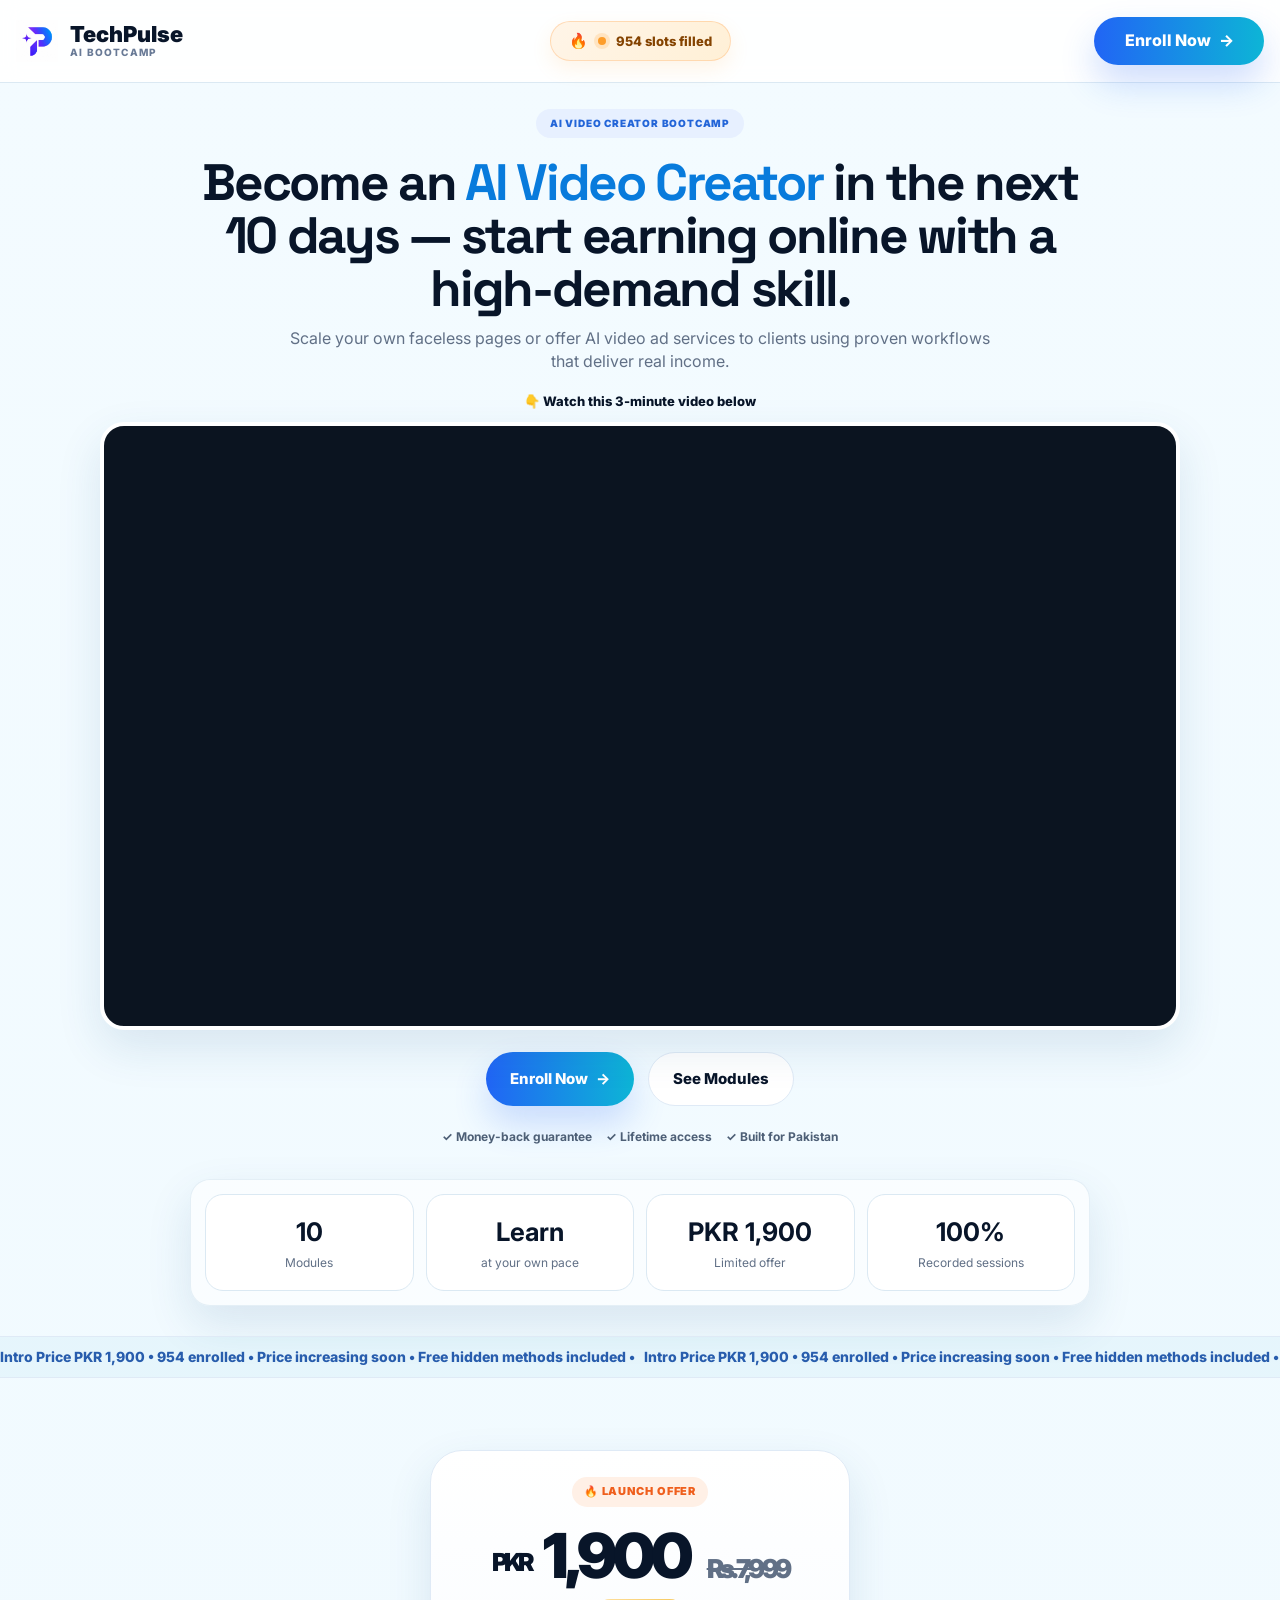
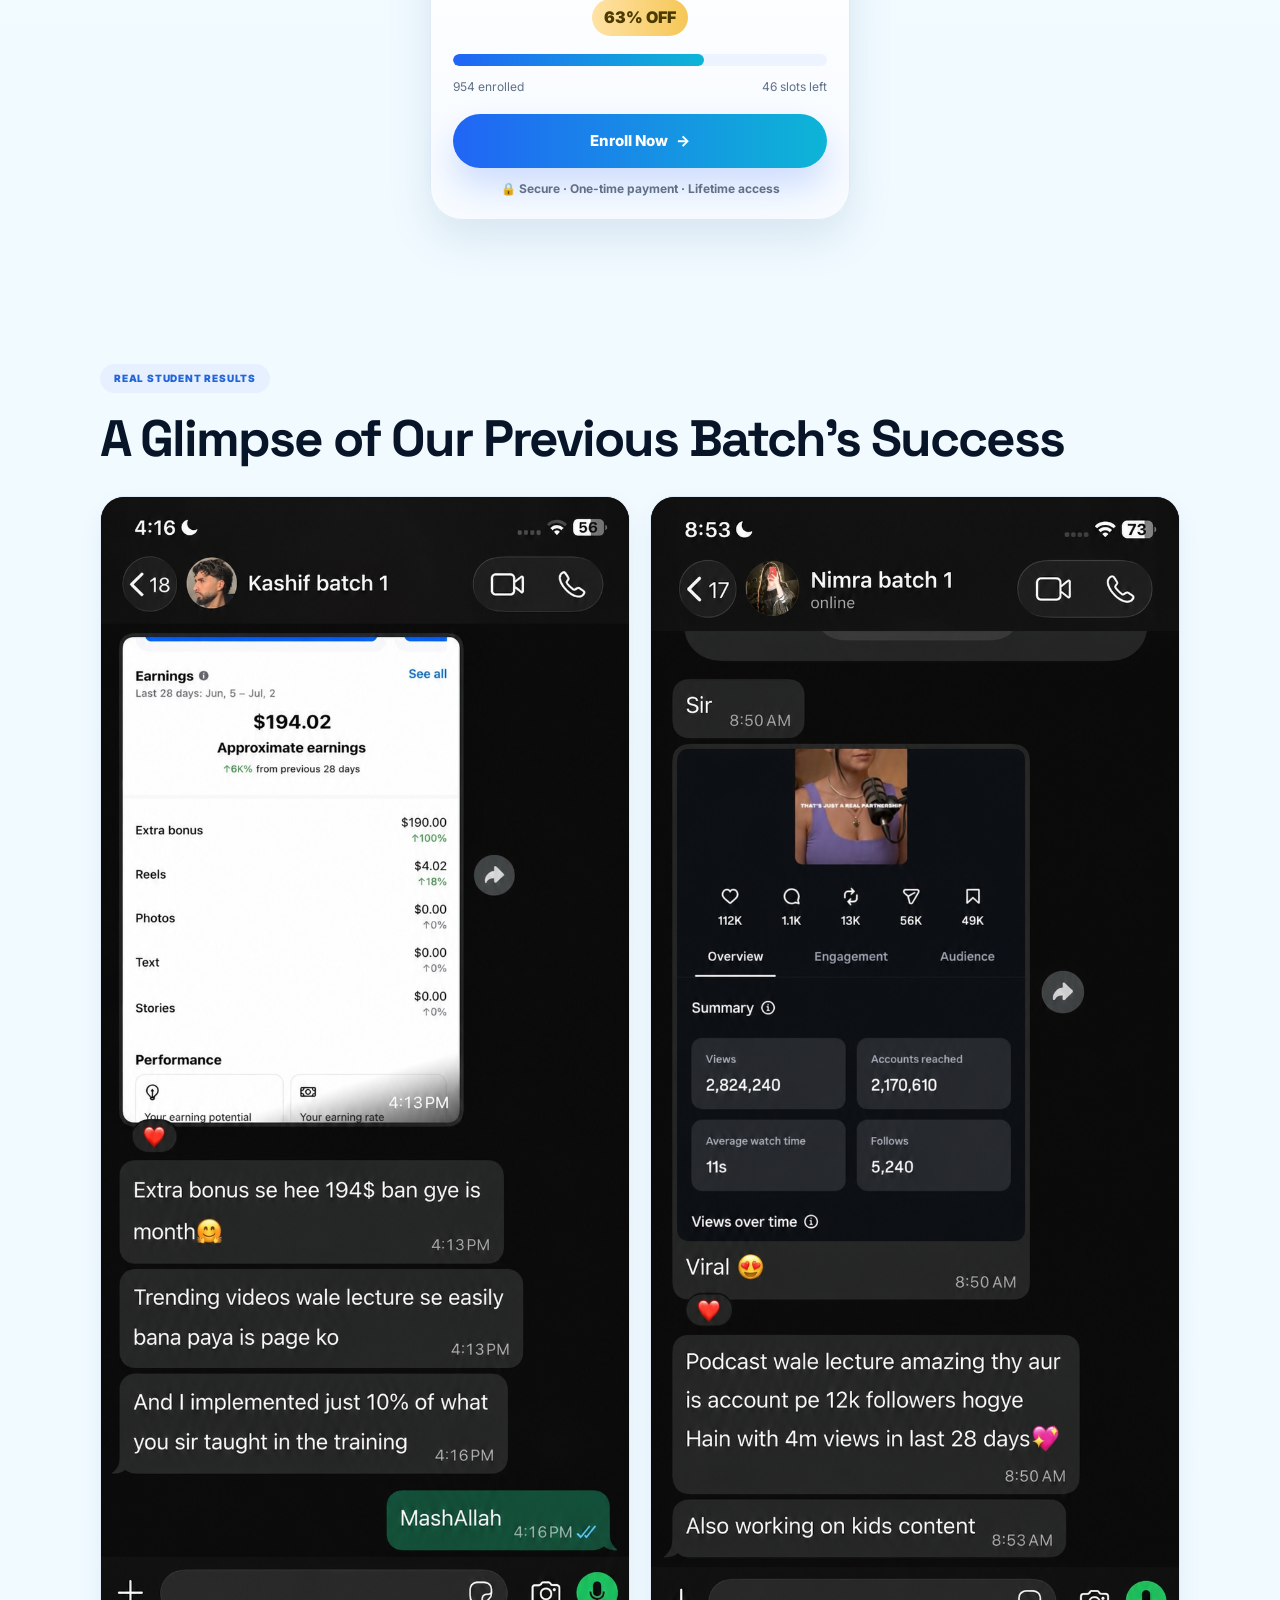
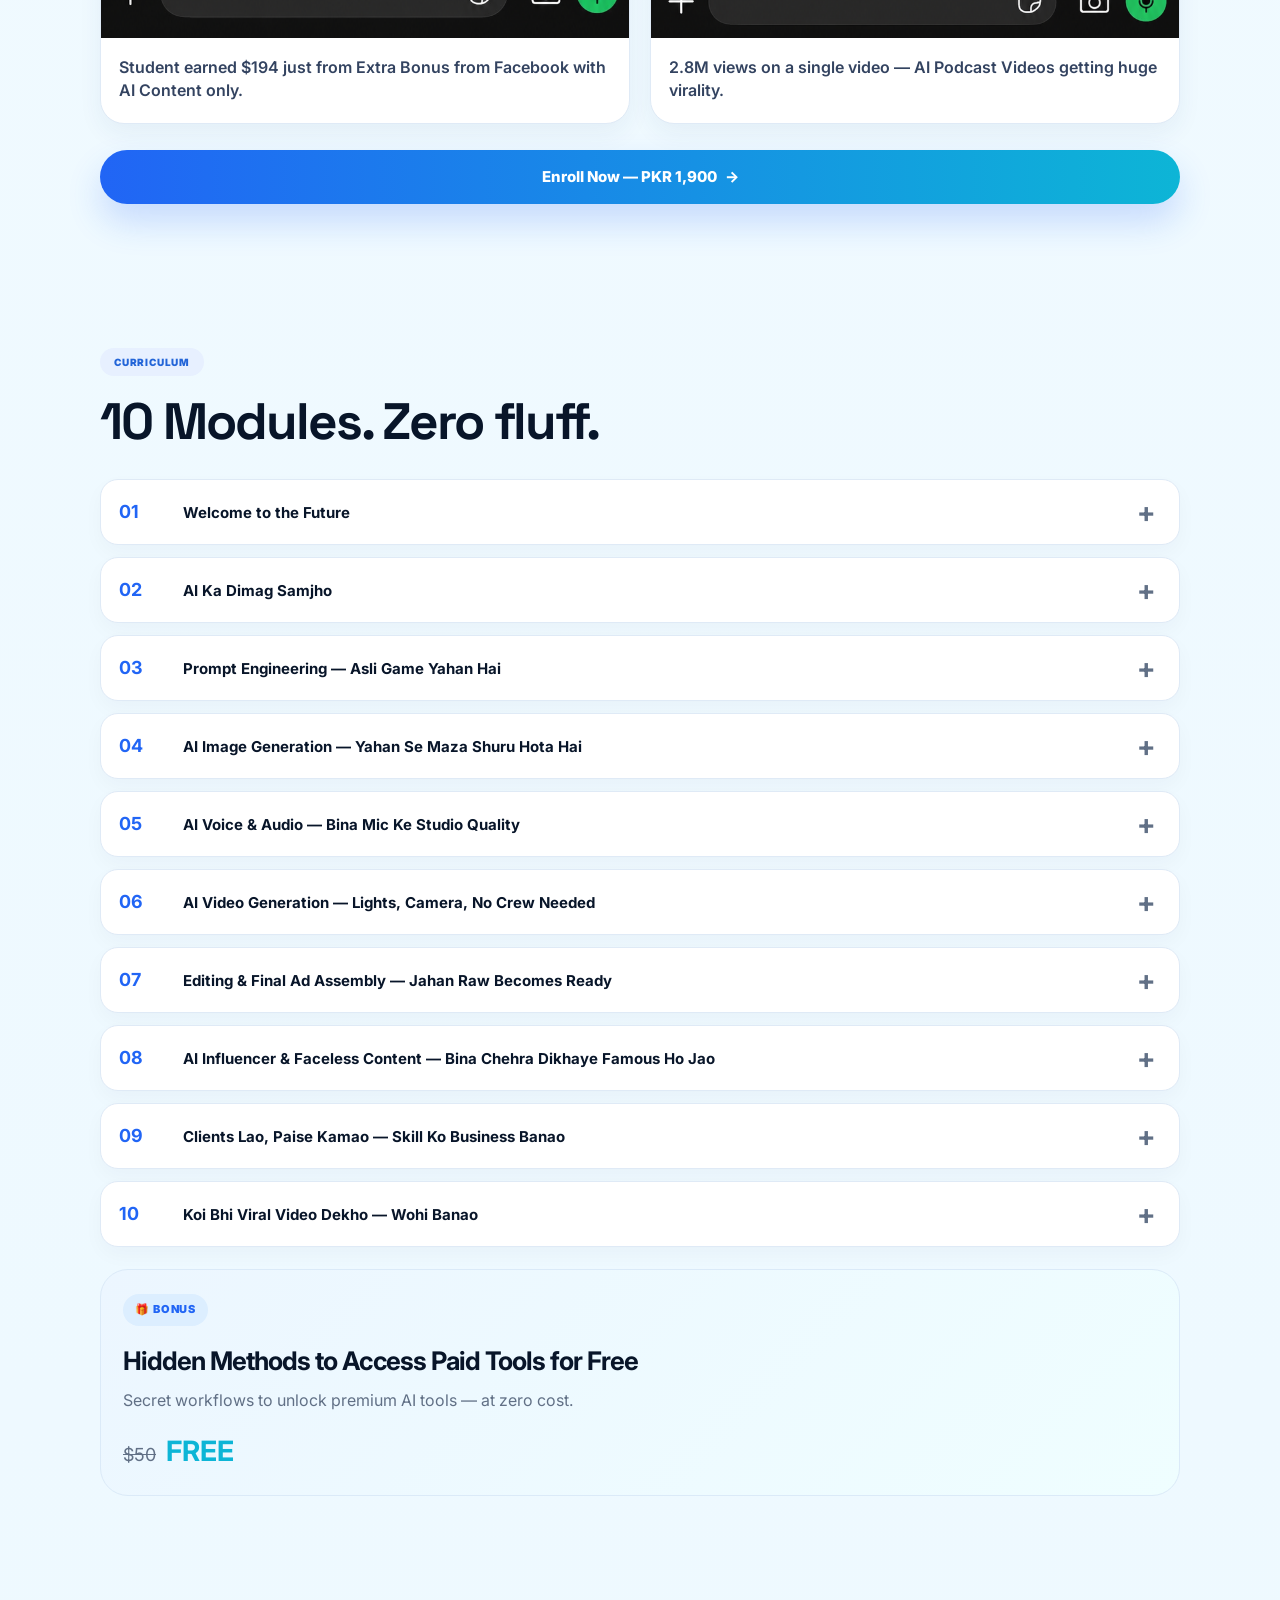
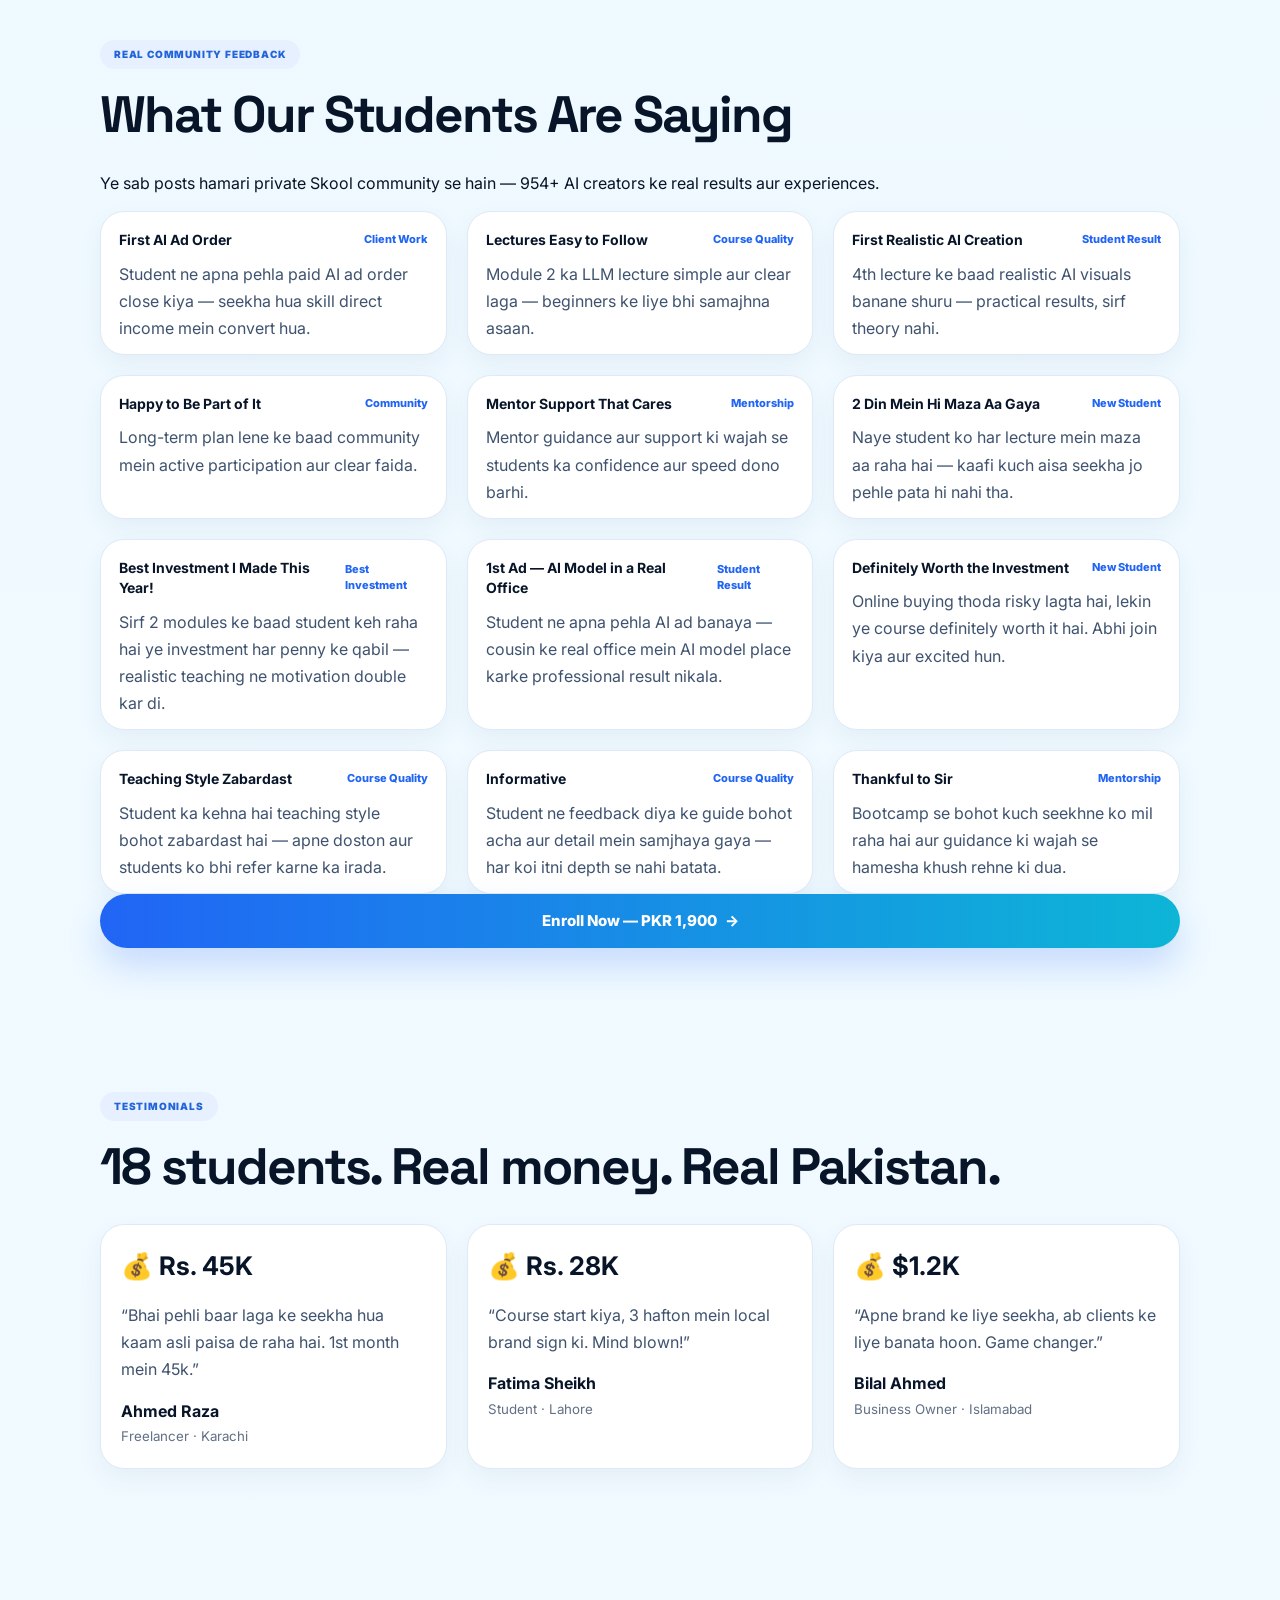
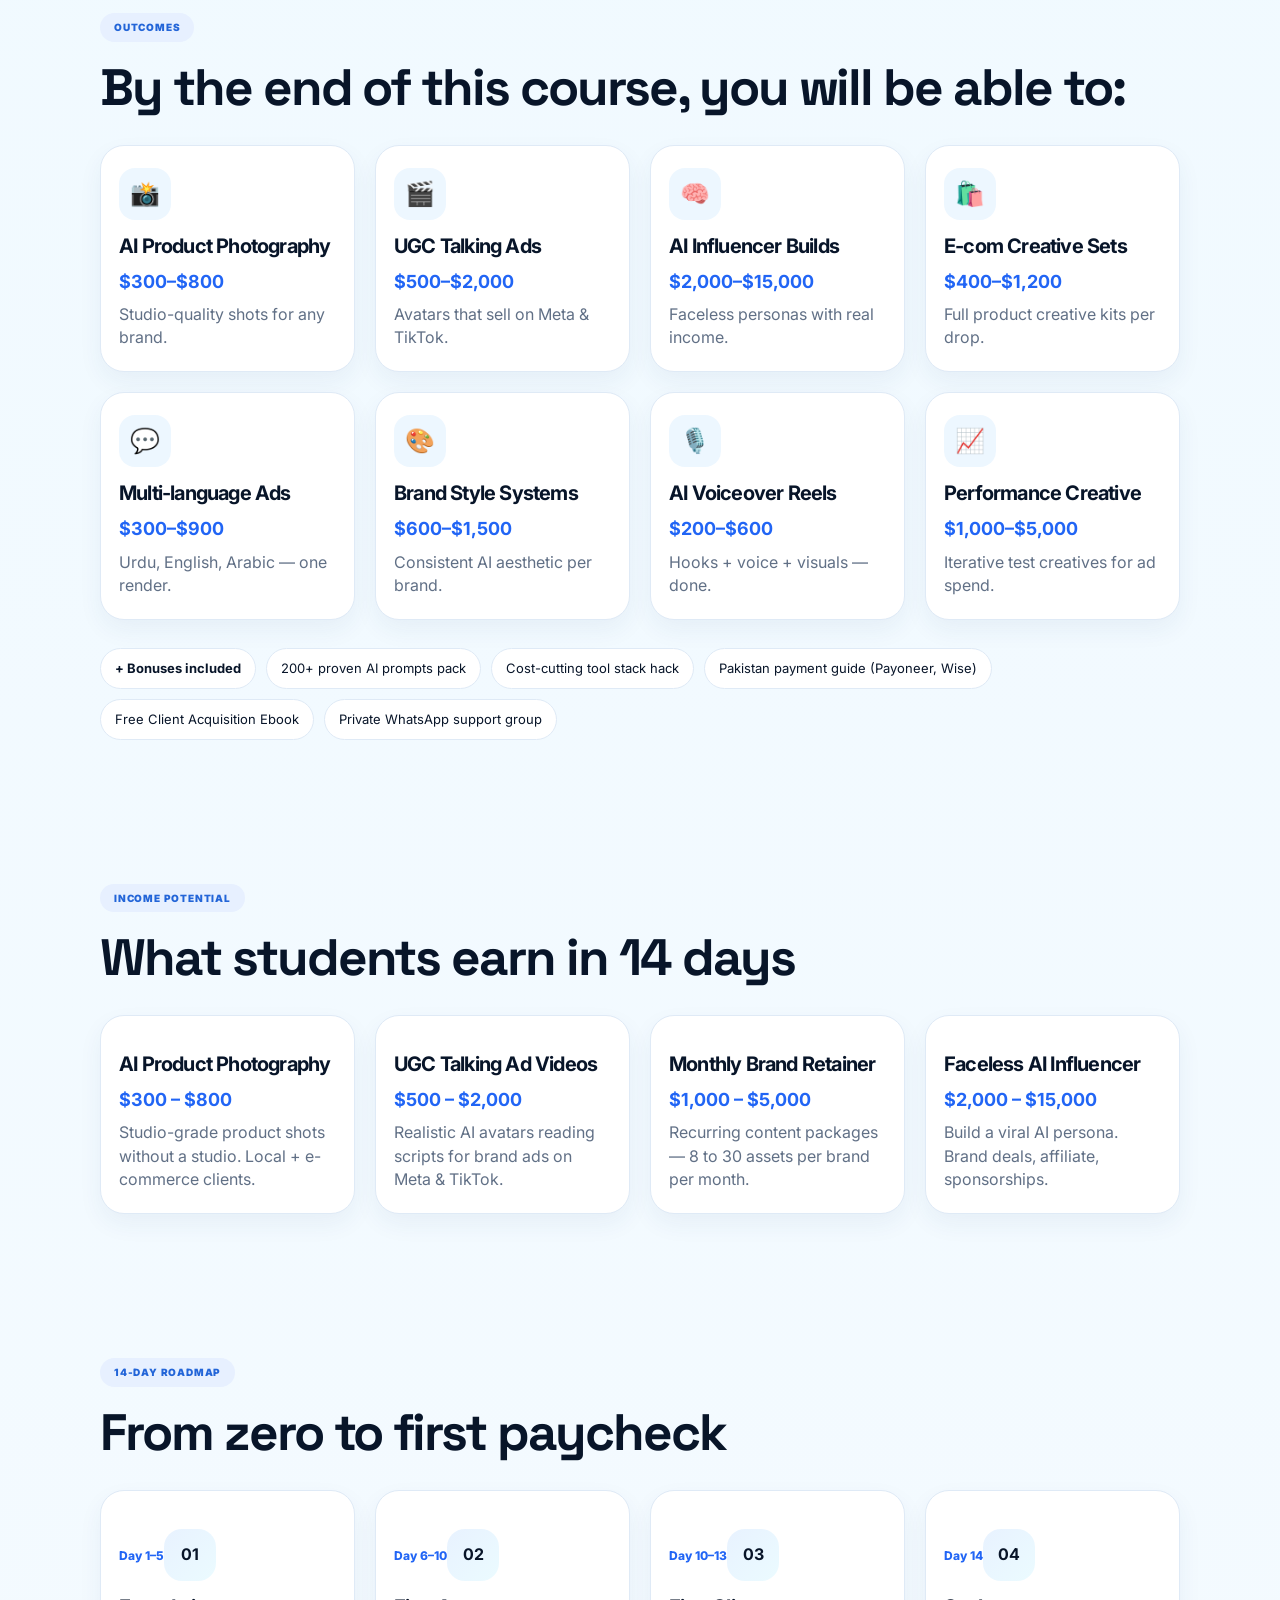
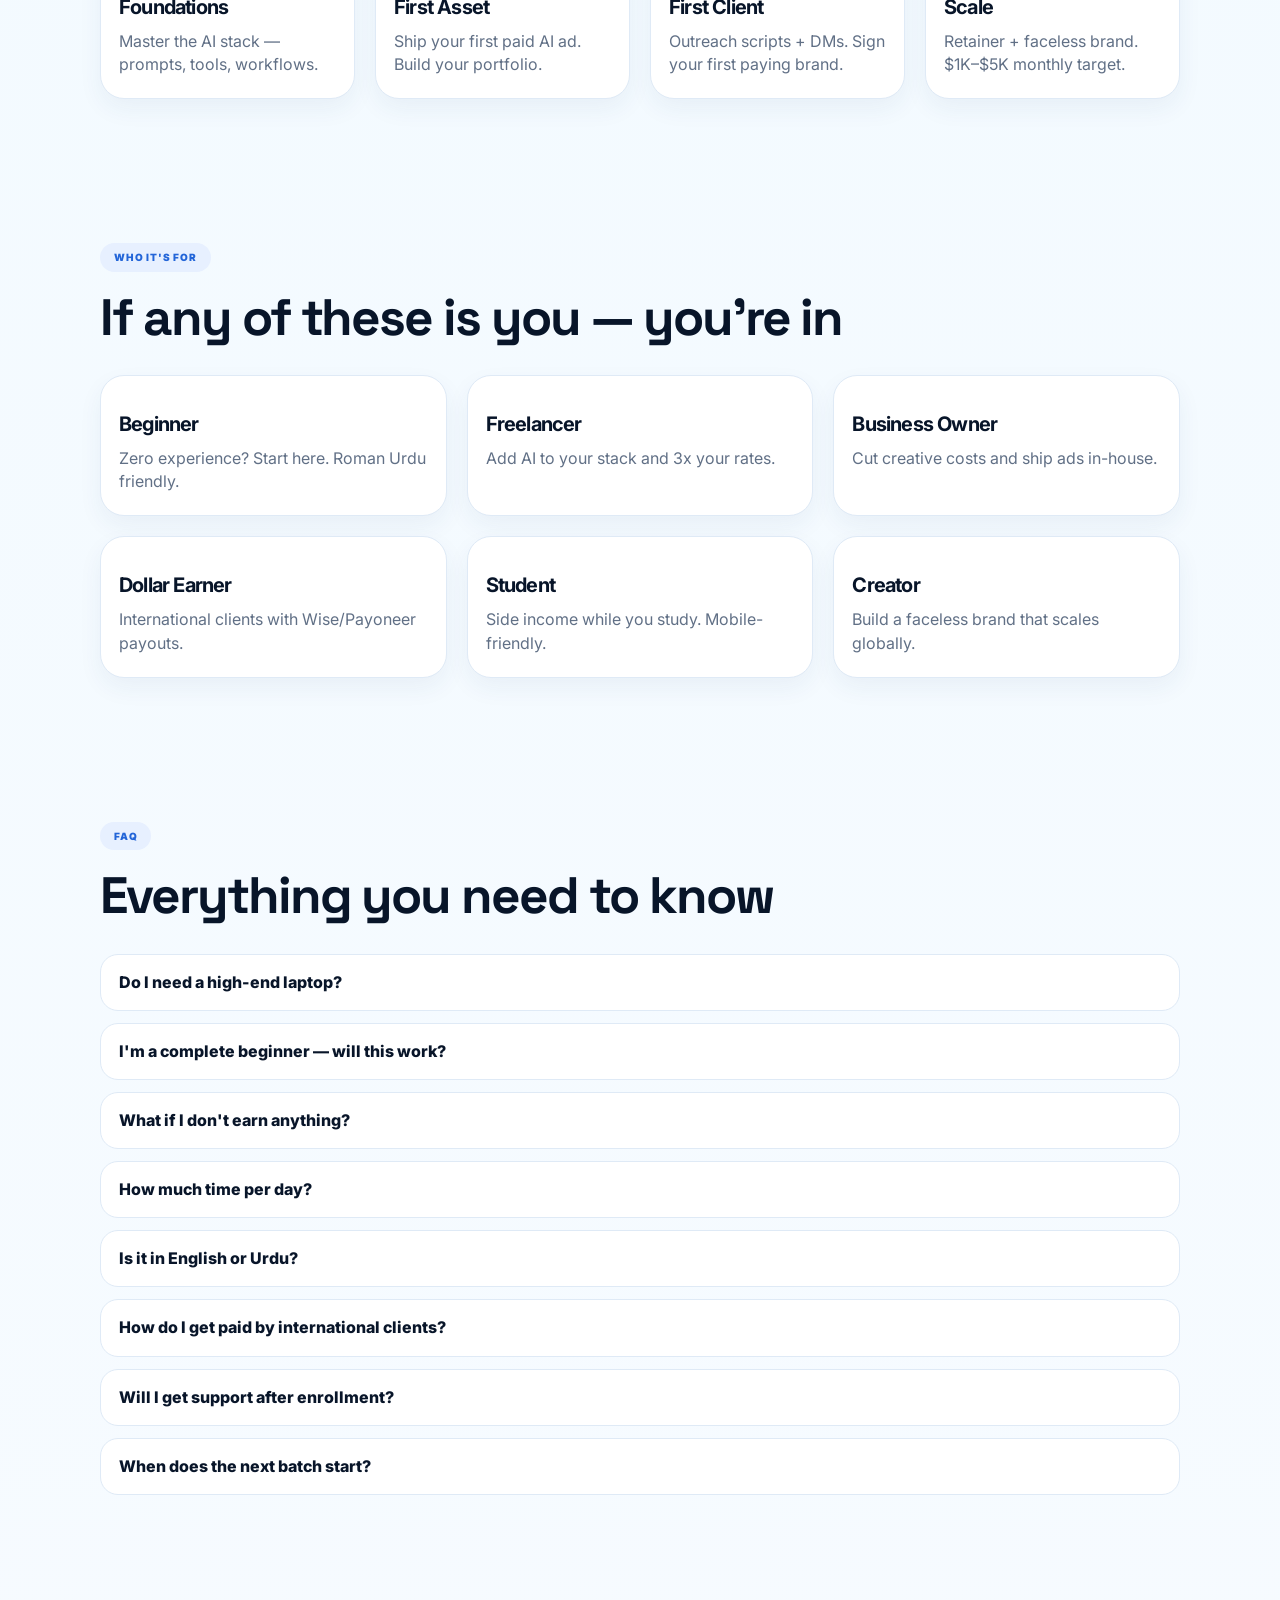
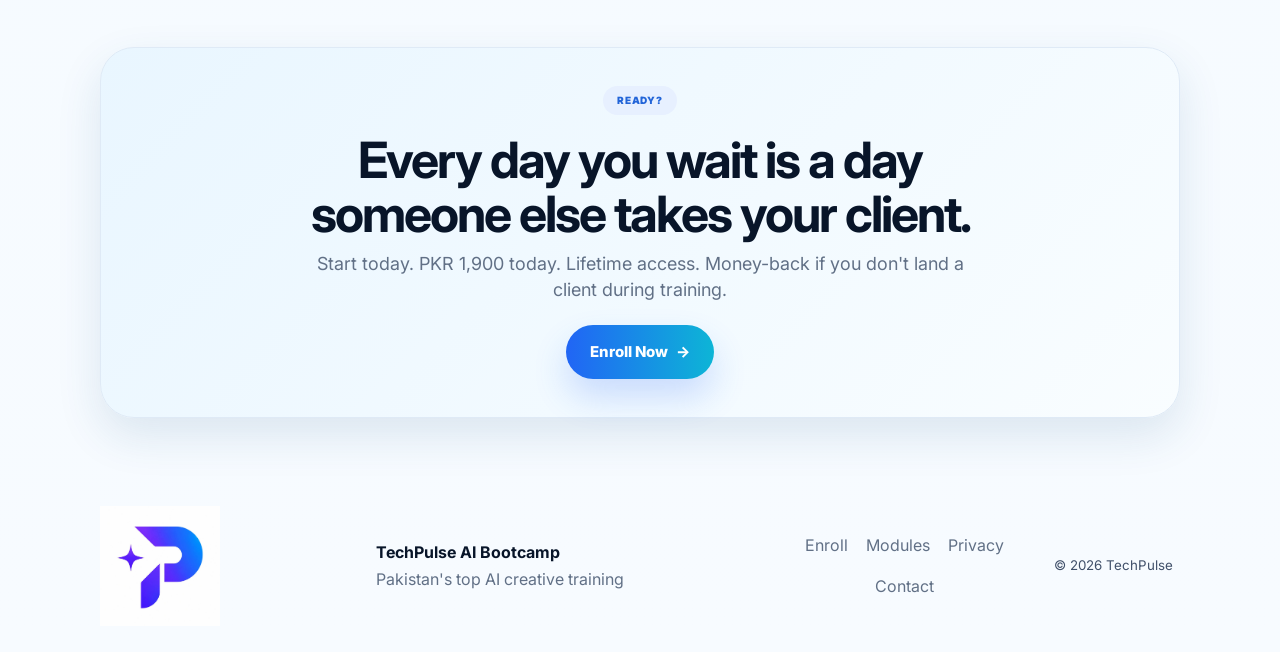
==== index.html @ 7a8666c7 "first commit" ====
<!doctype html>
<html lang="en">
<head>
  <meta charset="UTF-8" />
  <meta name="viewport" content="width=device-width, initial-scale=1.0" />
  <meta name="theme-color" content="#eef9ff" />
  <title>TechPulse AI Bootcamp — Learn AI Videos, Earn in 14 Days</title>
  <link rel="preconnect" href="https://fonts.googleapis.com">
  <link rel="preconnect" href="https://fonts.gstatic.com" crossorigin>
  <link href="https://fonts.googleapis.com/css2?family=Inter:wght@400;500;600;700;800;900&family=Space+Grotesk:wght@500;600;700&display=swap" rel="stylesheet">
  <link rel="stylesheet" href="styles.css" />
</head>
<body>
  <header class="site-header">
    <div class="container header-inner">
      <a class="brand-wrap" href="index.html" aria-label="TechPulse home">
        <img src="logo.jpeg" alt="TechPulse AI logo" class="header-logo" />
        <span class="brand-copy">
          <strong>TechPulse</strong>
          <small>AI BOOTCAMP</small>
        </span>
      </a>

      <div class="slots-badge" aria-label="954 slots filled">
        <span class="badge-icon">🔥</span>
        <span class="badge-dot"></span>
        <span>954 slots filled</span>
      </div>

      <a href="course.html" class="header-cta">Enroll Now <span>→</span></a>
    </div>
  </header>

  <header class="hero container" id="top">
    <div class="hero-badge">AI VIDEO CREATOR BOOTCAMP</div>
    <h1>Become an <span>AI Video Creator</span> in the next 10 days — start earning online with a high-demand skill.</h1>
    <p class="hero-copy">Scale your own faceless pages or offer AI video ad services to clients using proven workflows that deliver real income.</p>
    <div class="watch-label">👇 Watch this 3-minute video below</div>

    <div class="video-card">
      <div class="hero-video">
        <iframe
          src="https://www.youtube.com/embed/oxlf7CQxPP4"
          title="Techpulse AI Bootcamp"
          frameborder="0"
          allow="accelerometer; autoplay; clipboard-write; encrypted-media; gyroscope; picture-in-picture"
          allowfullscreen>
        ></iframe>
      </div>
    </div>

    <div class="hero-actions">
      <a href="course.html" class="btn primary">Enroll Now <span>→</span></a>
      <a href="#modules" class="btn secondary">See Modules</a>
    </div>

    <div class="trust-row"><span>✓ Money-back guarantee</span><span>✓ Lifetime access</span><span>✓ Built for Pakistan</span></div>

    <div class="mini-stats">
      <div><strong>10</strong><span>Modules</span></div>
      <div><strong>Learn</strong><span>at your own pace</span></div>
      <div><strong>PKR 1,900</strong><span>Limited offer</span></div>
      <div><strong>100%</strong><span>Recorded sessions</span></div>
    </div>
  </header>

  <div class="marquee"><div>Intro Price PKR 1,900 • 954 enrolled • Price increasing soon • Free hidden methods included •&nbsp;&nbsp; Intro Price PKR 1,900 • 954 enrolled • Price increasing soon • Free hidden methods included •</div></div>

  <main>
    <section class="section container" id="enroll">
      <div class="price-card">
        <div class="price-kicker">🔥 LAUNCH OFFER</div>
        <div class="price-line"><span class="currency">PKR</span> 1,900 <del>Rs. 7,999</del></div>
        <div class="discount">63% OFF</div>
        <div class="progress"><span></span></div>
        <div class="price-meta"><span>954 enrolled</span><span>46 slots left</span></div>
        <a class="btn primary wide" href="course.html">Enroll Now <span>→</span></a>
        <p class="secure">🔒 Secure · One-time payment · Lifetime access</p>
      </div>
    </section>

    <section class="section success-section">
      <div class="container">
        <div class="section-tag">REAL STUDENT RESULTS</div>
        <h2>A Glimpse of Our Previous Batch's Success</h2>
        <div class="success-grid">
          <article class="success-card"><img src="assets/pic1.png" alt="Student result screenshot"/><p>Student earned $194 just from Extra Bonus from Facebook with AI Content only.</p></article>
          <article class="success-card"><img src="assets/pic2.png" alt="Student insights screenshot"/><p>2.8M views on a single video — AI Podcast Videos getting huge virality.</p></article>
        </div>
        <a class="btn primary wide-mobile" href="course.html">Enroll Now — PKR 1,900 <span>→</span></a>
      </div>
    </section>

    <section class="section" id="modules">
      <div class="container">
        <div class="section-tag">CURRICULUM</div>
        <h2>10 Modules. Zero fluff.</h2>
        <div class="module-list">
          <div class="module"><b>01</b><span>Welcome to the Future</span><i>+</i></div>
          <div class="module"><b>02</b><span>AI Ka Dimag Samjho</span><i>+</i></div>
          <div class="module"><b>03</b><span>Prompt Engineering — Asli Game Yahan Hai</span><i>+</i></div>
          <div class="module"><b>04</b><span>AI Image Generation — Yahan Se Maza Shuru Hota Hai</span><i>+</i></div>
          <div class="module"><b>05</b><span>AI Voice &amp; Audio — Bina Mic Ke Studio Quality</span><i>+</i></div>
          <div class="module"><b>06</b><span>AI Video Generation — Lights, Camera, No Crew Needed</span><i>+</i></div>
          <div class="module"><b>07</b><span>Editing &amp; Final Ad Assembly — Jahan Raw Becomes Ready</span><i>+</i></div>
          <div class="module"><b>08</b><span>AI Influencer &amp; Faceless Content — Bina Chehra Dikhaye Famous Ho Jao</span><i>+</i></div>
          <div class="module"><b>09</b><span>Clients Lao, Paise Kamao — Skill Ko Business Banao</span><i>+</i></div>
          <div class="module"><b>10</b><span>Koi Bhi Viral Video Dekho — Wohi Banao</span><i>+</i></div>
        </div>
        <div class="bonus-card"><div class="gift">🎁 BONUS</div><h3>Hidden Methods to Access Paid Tools for Free</h3><p>Secret workflows to unlock premium AI tools — at zero cost.</p><div class="bonus-price"><del>$50</del><strong>FREE</strong></div></div>
      </div>
    </section>

    <section class="section community-section">
      <div class="container">
        <div class="section-tag">REAL COMMUNITY FEEDBACK</div>
        <h2>What Our Students Are Saying</h2>
        <p class="section-copy">Ye sab posts hamari private Skool community se hain — 954+ AI creators ke real results aur experiences.</p>
        <div class="review-grid">
          <article class="review"><div class="review-top"><b>First AI Ad Order</b><span>Client Work</span></div><p>Student ne apna pehla paid AI ad order close kiya — seekha hua skill direct income mein convert hua.</p></article>
          <article class="review"><div class="review-top"><b>Lectures Easy to Follow</b><span>Course Quality</span></div><p>Module 2 ka LLM lecture simple aur clear laga — beginners ke liye bhi samajhna asaan.</p></article>
          <article class="review"><div class="review-top"><b>First Realistic AI Creation</b><span>Student Result</span></div><p>4th lecture ke baad realistic AI visuals banane shuru — practical results, sirf theory nahi.</p></article>
          <article class="review"><div class="review-top"><b>Happy to Be Part of It</b><span>Community</span></div><p>Long-term plan lene ke baad community mein active participation aur clear faida.</p></article>
          <article class="review"><div class="review-top"><b>Mentor Support That Cares</b><span>Mentorship</span></div><p>Mentor guidance aur support ki wajah se students ka confidence aur speed dono barhi.</p></article>
          <article class="review"><div class="review-top"><b>2 Din Mein Hi Maza Aa Gaya</b><span>New Student</span></div><p>Naye student ko har lecture mein maza aa raha hai — kaafi kuch aisa seekha jo pehle pata hi nahi tha.</p></article>
          <article class="review"><div class="review-top"><b>Best Investment I Made This Year!</b><span>Best Investment</span></div><p>Sirf 2 modules ke baad student keh raha hai ye investment har penny ke qabil — realistic teaching ne motivation double kar di.</p></article>
          <article class="review"><div class="review-top"><b>1st Ad — AI Model in a Real Office</b><span>Student Result</span></div><p>Student ne apna pehla AI ad banaya — cousin ke real office mein AI model place karke professional result nikala.</p></article>
          <article class="review"><div class="review-top"><b>Definitely Worth the Investment</b><span>New Student</span></div><p>Online buying thoda risky lagta hai, lekin ye course definitely worth it hai. Abhi join kiya aur excited hun.</p></article>
          <article class="review"><div class="review-top"><b>Teaching Style Zabardast</b><span>Course Quality</span></div><p>Student ka kehna hai teaching style bohot zabardast hai — apne doston aur students ko bhi refer karne ka irada.</p></article>
          <article class="review"><div class="review-top"><b>Informative</b><span>Course Quality</span></div><p>Student ne feedback diya ke guide bohot acha aur detail mein samjhaya gaya — har koi itni depth se nahi batata.</p></article>
          <article class="review"><div class="review-top"><b>Thankful to Sir</b><span>Mentorship</span></div><p>Bootcamp se bohot kuch seekhne ko mil raha hai aur guidance ki wajah se hamesha khush rehne ki dua.</p></article>
        </div>
        <a class="btn primary wide-mobile" href="course.html">Enroll Now — PKR 1,900 <span>→</span></a>
      </div>
    </section>

    <section class="section testimonials">
      <div class="container">
        <div class="section-tag">TESTIMONIALS</div>
        <h2>18 students. Real money. Real Pakistan.</h2>
        <div class="testimonial-grid">
          <article class="quote"><strong>💰 Rs. 45K</strong><p>“Bhai pehli baar laga ke seekha hua kaam asli paisa de raha hai. 1st month mein 45k.”</p><div><b>Ahmed Raza</b><small>Freelancer · Karachi</small></div></article>
          <article class="quote"><strong>💰 Rs. 28K</strong><p>“Course start kiya, 3 hafton mein local brand sign ki. Mind blown!”</p><div><b>Fatima Sheikh</b><small>Student · Lahore</small></div></article>
          <article class="quote"><strong>💰 $1.2K</strong><p>“Apne brand ke liye seekha, ab clients ke liye banata hoon. Game changer.”</p><div><b>Bilal Ahmed</b><small>Business Owner · Islamabad</small></div></article>
        </div>
      </div>
    </section>

    <section class="section outcomes">
      <div class="container"><div class="section-tag">OUTCOMES</div><h2>By the end of this course, you will be able to:</h2>
        <div class="outcome-grid">
          <article><span>📸</span><h3>AI Product Photography</h3><b>$300–$800</b><p>Studio-quality shots for any brand.</p></article>
          <article><span>🎬</span><h3>UGC Talking Ads</h3><b>$500–$2,000</b><p>Avatars that sell on Meta &amp; TikTok.</p></article>
          <article><span>🧠</span><h3>AI Influencer Builds</h3><b>$2,000–$15,000</b><p>Faceless personas with real income.</p></article>
          <article><span>🛍️</span><h3>E-com Creative Sets</h3><b>$400–$1,200</b><p>Full product creative kits per drop.</p></article>
          <article><span>💬</span><h3>Multi-language Ads</h3><b>$300–$900</b><p>Urdu, English, Arabic — one render.</p></article>
          <article><span>🎨</span><h3>Brand Style Systems</h3><b>$600–$1,500</b><p>Consistent AI aesthetic per brand.</p></article>
          <article><span>🎙️</span><h3>AI Voiceover Reels</h3><b>$200–$600</b><p>Hooks + voice + visuals — done.</p></article>
          <article><span>📈</span><h3>Performance Creative</h3><b>$1,000–$5,000</b><p>Iterative test creatives for ad spend.</p></article>
        </div>
        <div class="bonuses"><b>+ Bonuses included</b><span>200+ proven AI prompts pack</span><span>Cost-cutting tool stack hack</span><span>Pakistan payment guide (Payoneer, Wise)</span><span>Free Client Acquisition Ebook</span><span>Private WhatsApp support group</span></div>
      </div>
    </section>

    <section class="section income"><div class="container"><div class="section-tag">INCOME POTENTIAL</div><h2>What students earn in 14 days</h2><div class="income-grid">
      <article><h3>AI Product Photography</h3><b>$300 – $800</b><p>Studio-grade product shots without a studio. Local + e-commerce clients.</p></article>
      <article><h3>UGC Talking Ad Videos</h3><b>$500 – $2,000</b><p>Realistic AI avatars reading scripts for brand ads on Meta &amp; TikTok.</p></article>
      <article><h3>Monthly Brand Retainer</h3><b>$1,000 – $5,000</b><p>Recurring content packages — 8 to 30 assets per brand per month.</p></article>
      <article><h3>Faceless AI Influencer</h3><b>$2,000 – $15,000</b><p>Build a viral AI persona. Brand deals, affiliate, sponsorships.</p></article>
    </div></div></section>

    <section class="section roadmap"><div class="container"><div class="section-tag">14-DAY ROADMAP</div><h2>From zero to first paycheck</h2><div class="roadmap-grid">
      <article><span>Day 1–5</span><b>01</b><h3>Foundations</h3><p>Master the AI stack — prompts, tools, workflows.</p></article>
      <article><span>Day 6–10</span><b>02</b><h3>First Asset</h3><p>Ship your first paid AI ad. Build your portfolio.</p></article>
      <article><span>Day 10–13</span><b>03</b><h3>First Client</h3><p>Outreach scripts + DMs. Sign your first paying brand.</p></article>
      <article><span>Day 14</span><b>04</b><h3>Scale</h3><p>Retainer + faceless brand. $1K–$5K monthly target.</p></article>
    </div></div></section>

    <section class="section who"><div class="container"><div class="section-tag">WHO IT'S FOR</div><h2>If any of these is you — you're in</h2><div class="who-grid">
      <article><h3>Beginner</h3><p>Zero experience? Start here. Roman Urdu friendly.</p></article>
      <article><h3>Freelancer</h3><p>Add AI to your stack and 3x your rates.</p></article>
      <article><h3>Business Owner</h3><p>Cut creative costs and ship ads in-house.</p></article>
      <article><h3>Dollar Earner</h3><p>International clients with Wise/Payoneer payouts.</p></article>
      <article><h3>Student</h3><p>Side income while you study. Mobile-friendly.</p></article>
      <article><h3>Creator</h3><p>Build a faceless brand that scales globally.</p></article>
    </div></div></section>

    <section class="section faq"><div class="container"><div class="section-tag">FAQ</div><h2>Everything you need to know</h2><div class="faq-list">
      <details><summary>Do I need a high-end laptop?</summary><p>No. The training is designed to be practical and mobile-friendly, with workflows that can be started on an everyday setup.</p></details>
      <details><summary>I'm a complete beginner — will this work?</summary><p>Yes. The curriculum starts from the foundations and is designed to be beginner-friendly.</p></details>
      <details><summary>What if I don't earn anything?</summary><p>The page's offer includes a money-back promise during training if you don't land a client.</p></details>
      <details><summary>How much time per day?</summary><p>A focused 60–90 minutes a day is a good target for completing the roadmap consistently.</p></details>
      <details><summary>Is it in English or Urdu?</summary><p>The material uses simple English with Roman Urdu explanations where useful.</p></details>
      <details><summary>How do I get paid by international clients?</summary><p>The bootcamp covers practical payment routes such as Wise and Payoneer.</p></details>
      <details><summary>Will I get support after enrollment?</summary><p>Yes. Students get access to the private community/support workflow.</p></details>
      <details><summary>When does the next batch start?</summary><p>Enrollment opens for the current bootcamp offer; use the Enroll button for the latest batch details.</p></details>
    </div></div></section>

    <section class="final-cta" id="checkout"><div class="container"><div class="section-tag">READY?</div><h2>Every day you wait is a day someone else takes your client.</h2><p>Start today. PKR 1,900 today. Lifetime access. Money-back if you don't land a client during training.</p><a href="course.html" class="btn primary">Enroll Now <span>→</span></a></div></section>
  </main>

  <footer><div class="container footer-inner"><img src="logo.jpeg" alt="TechPulse AI" class="logo"/><div><b>TechPulse AI Bootcamp</b><p>Pakistan's top AI creative training</p></div><nav><a href="course.html">Enroll</a><a href="#modules">Modules</a><a href="#top">Privacy</a><a href="#checkout">Contact</a></nav><small>© 2026 TechPulse</small></div></footer>
  <div class="mobile-cta"><a href="course.html">Enroll Now — PKR 1,900 <span>→</span></a></div>
  <script src="script.js"></script>
</body>
</html>
---- styles.css ----
﻿:root {
  --bg: #eef9ff;
  --bg-soft: #f7fbff;
  --ink: #081529;
  --muted: #617086;
  --blue: #2165f5;
  --cyan: #0db5d6;
  --line: #dbe9f3;
  --card: #ffffff;
  --shadow: 0 18px 45px rgba(24, 84, 135, 0.12);
  --radius: 24px;
  --danger: #d93025;
  --success: #0d7d52;
  --success-soft: #eafaf5;
}

* {
  box-sizing: border-box;
}

html {
  scroll-behavior: smooth;
}

body {
  margin: 0;
  font-family: Inter, system-ui, -apple-system, BlinkMacSystemFont, "Segoe UI", sans-serif;
  background: linear-gradient(180deg, #f3fbff 0%, #eef9ff 45%, #f7fbff 100%);
  color: var(--ink);
  line-height: 1.45;
}

img {
  max-width: 100%;
  display: block;
}

a {
  color: inherit;
}

button,
input {
  font: inherit;
}

.container {
  width: min(1080px, calc(100% - 32px));
  margin: 0 auto;
}

.site-header {
  position: sticky;
  top: 0;
  z-index: 40;
  background: rgba(255, 255, 255, 0.92);
  backdrop-filter: blur(10px);
  border-bottom: 1px solid var(--line);
}

.header-inner {
  display: grid;
  grid-template-columns: 1fr auto 1fr;
  align-items: center;
  width: min(1400px, calc(100% - 32px));
  min-height: 82px;
  margin: 0 auto;
  gap: 16px;
}

.brand-wrap {
  display: inline-flex;
  align-items: center;
  gap: 12px;
  justify-self: start;
  text-decoration: none;
  color: var(--ink);
}

.header-logo {
  width: 42px;
  height: 42px;
  object-fit: contain;
}

.brand-copy {
  display: inline-flex;
  flex-direction: column;
}

.brand-copy strong {
  font-size: 22px;
  line-height: 1;
  font-weight: 900;
}

.brand-copy small {
  font-size: 10px;
  letter-spacing: 0.12em;
  color: #687a96;
  font-weight: 800;
}

.slots-badge {
  display: inline-flex;
  align-items: center;
  justify-self: center;
  gap: 10px;
  padding: 8px 18px;
  border-radius: 999px;
  background: linear-gradient(135deg, #fff5e8, #fff0d6);
  border: 1px solid rgba(255, 169, 92, 0.35);
  color: #844300;
  font-size: 13px;
  font-weight: 800;
  box-shadow: 0 8px 20px rgba(255, 163, 60, 0.12);
}

.badge-icon {
  font-size: 15px;
}

.badge-dot {
  width: 8px;
  height: 8px;
  border-radius: 50%;
  background: #fd9d2b;
  box-shadow: 0 0 0 4px rgba(253, 157, 43, 0.18);
}

.header-cta,
.btn,
.primary-btn,
.enroll-button,
.back-btn {
  transition: transform 0.2s ease, box-shadow 0.2s ease;
}

.header-cta:hover,
.btn:hover,
.primary-btn:hover,
.enroll-button:hover,
.back-btn:hover {
  transform: translateY(-1px);
}

.header-cta {
  display: inline-flex;
  align-items: center;
  justify-content: center;
  gap: 8px;
  justify-self: end;
  min-width: 170px;
  min-height: 48px;
  padding: 0 22px;
  border-radius: 999px;
  background: linear-gradient(90deg, var(--blue), var(--cyan));
  color: #fff;
  text-decoration: none;
  font-weight: 800;
  box-shadow: 0 18px 35px rgba(33, 101, 245, 0.22);
}

.hero {
  text-align: center;
  padding: 26px 0 30px;
}

.hero-badge,
.eyebrow,
.section-tag,
.pill {
  display: inline-flex;
  align-items: center;
  background: #e7f0ff;
  color: #2365d8;
  border-radius: 999px;
  padding: 7px 14px;
  font-size: 10px;
  letter-spacing: 0.08em;
  font-weight: 900;
  text-transform: uppercase;
}

.hero h1,
.course-title,
.title {
  font-family: "Space Grotesk", Inter, sans-serif;
  letter-spacing: -0.045em;
}

.hero h1 {
  max-width: 900px;
  margin: 18px auto 12px;
  font-size: clamp(36px, 4vw, 68px);
  line-height: 1.04;
}

.hero h1 span {
  color: #087bdc;
}

.hero-copy {
  max-width: 700px;
  margin: 0 auto;
  color: var(--muted);
  font-size: 16px;
}

.watch-label {
  display: inline-flex;
  align-items: center;
  justify-content: center;
  margin: 18px auto 12px;
  font-weight: 800;
  font-size: 13px;
}

.video-card,
.video-container {
  position: relative;
  overflow: hidden;
  width: 100%;
  max-width: 1150px;
  margin: 0 auto;
  border-radius: 24px;
  border: 4px solid #fff;
  box-shadow: var(--shadow);
  aspect-ratio: 16 / 9;
  background: #0b1420;
}

.hero-video,
.video-container iframe {
  width: 100%;
  height: 100%;
  display: block;
}

.hero-video {
  position: absolute;
  inset: 0;
}

.hero-video iframe,
.video-container iframe {
  border: 0;
  width: 100%;
  height: 100%;
}

.play {
  position: absolute;
  left: 50%;
  top: 50%;
  transform: translate(-50%, -50%);
  width: 74px;
  height: 52px;
  border: 0;
  border-radius: 13px;
  background: linear-gradient(135deg, #ff3b5c, #ff275e);
  color: #fff;
  font-size: 25px;
  cursor: pointer;
  box-shadow: 0 10px 25px rgba(0, 0, 0, 0.25);
}

.video-badge {
  position: absolute;
  left: 16px;
  bottom: 16px;
  background: rgba(7, 24, 38, 0.72);
  color: white;
  padding: 8px 12px;
  border-radius: 999px;
  font-size: 12px;
  font-weight: 700;
  backdrop-filter: blur(12px);
}

.video-floating {
  position: absolute;
  right: 16px;
  top: 16px;
  width: 38px;
  height: 38px;
  display: grid;
  place-items: center;
  border-radius: 50%;
  background: rgba(255, 255, 255, 0.92);
  box-shadow: 0 8px 22px rgba(0, 0, 0, 0.15);
  font-size: 18px;
}

.hero-actions {
  display: flex;
  justify-content: center;
  gap: 14px;
  margin-top: 22px;
  flex-wrap: wrap;
}

.btn,
.primary-btn,
.enroll-button,
.back-btn {
  border: 0;
  cursor: pointer;
  text-decoration: none;
  transition: opacity 0.2s ease, transform 0.2s ease, box-shadow 0.2s ease;
}

.btn {
  display: inline-flex;
  align-items: center;
  justify-content: center;
  gap: 8px;
  min-height: 54px;
  padding: 0 24px;
  border-radius: 999px;
  font-weight: 800;
  font-size: 15px;
}

.btn.primary,
.primary-btn,
.enroll-button {
  background: linear-gradient(90deg, var(--blue), var(--cyan));
  color: #fff;
  box-shadow: 0 18px 35px rgba(33, 101, 245, 0.2);
}

.btn.secondary {
  background: #fff;
  color: var(--ink);
  border: 1px solid #dfeaf6;
}

.trust-row {
  display: flex;
  justify-content: center;
  gap: 14px;
  flex-wrap: wrap;
  margin-top: 22px;
  color: #4d5f76;
  font-weight: 700;
  font-size: 12px;
}

.mini-stats {
  display: grid;
  grid-template-columns: repeat(4, minmax(0, 1fr));
  gap: 12px;
  max-width: 900px;
  margin: 34px auto 0;
  background: rgba(255, 255, 255, 0.6);
  border: 1px solid rgba(219, 233, 243, 0.7);
  box-shadow: var(--shadow);
  border-radius: 20px;
  padding: 14px;
}

.mini-stats div {
  padding: 18px 10px;
  border-radius: 18px;
  background: #fff;
  border: 1px solid var(--line);
}

.mini-stats strong {
  display: block;
  font-size: clamp(18px, 2vw, 26px);
  margin-bottom: 4px;
}

.mini-stats span {
  color: var(--muted);
  font-size: 12px;
  display: block;
}

.marquee {
  position: relative;
  overflow: hidden;
  white-space: nowrap;
  background: rgba(11, 147, 196, 0.05);
  border-top: 1px solid #dfeaf6;
  border-bottom: 1px solid #dfeaf6;
  color: #285dad;
  font-weight: 800;
}

.marquee div {
  width: max-content;
  padding: 10px 0;
  font-size: 14px;
  animation: marquee 18s linear infinite;
}

@keyframes marquee {
  from { transform: translateX(0); }
  to { transform: translateX(-50%); }
}

.section {
  padding: 72px 0;
}

.section h2 {
  margin: 18px 0 30px;
  font-family: "Space Grotesk", Inter, sans-serif;
  font-size: clamp(30px, 4vw, 52px);
  line-height: 1.08;
  letter-spacing: -0.04em;
}

.price-card {
  max-width: 420px;
  margin: 0 auto;
  background: linear-gradient(180deg, #ffffff, #f7fbff);
  border: 1px solid #dfeaf6;
  box-shadow: var(--shadow);
  border-radius: 32px;
  padding: 26px 22px 22px;
  text-align: center;
}

.price-kicker {
  display: inline-block;
  font-size: 11px;
  letter-spacing: 0.08em;
  font-weight: 900;
  color: #ef5f1d;
  background: #fff0e6;
  padding: 7px 12px;
  border-radius: 999px;
}

.price-line {
  margin-top: 18px;
  font-size: clamp(42px, 5vw, 62px);
  line-height: 1;
  font-weight: 900;
  letter-spacing: -0.06em;
}

.price-line .currency {
  font-size: 0.4em;
  vertical-align: middle;
  margin-right: 4px;
}

.price-line del {
  display: inline-block;
  margin-left: 10px;
  font-size: 0.42em;
  color: var(--muted);
}

.discount {
  display: inline-block;
  background: linear-gradient(90deg, #ffe2a5, #f6c757);
  color: #4b3b00;
  padding: 7px 12px;
  border-radius: 999px;
  font-weight: 900;
  margin-top: 12px;
}

.progress {
  height: 12px;
  background: #edf4ff;
  border-radius: 999px;
  overflow: hidden;
  margin: 18px 0 12px;
}

.progress span {
  display: block;
  width: 67%;
  height: 100%;
  background: linear-gradient(90deg, var(--blue), var(--cyan));
  border-radius: inherit;
}

.price-meta {
  display: flex;
  justify-content: space-between;
  gap: 8px;
  font-size: 12px;
  color: var(--muted);
  margin-bottom: 18px;
}

.wide,
.wide-mobile {
  width: 100%;
}

.secure {
  margin: 12px 0 0;
  color: var(--muted);
  font-size: 12px;
  font-weight: 700;
}

.success-grid,
.review-grid,
.testimonial-grid,
.outcome-grid,
.income-grid,
.roadmap-grid,
.who-grid,
.feature-grid {
  display: grid;
  gap: 20px;
}

.success-grid {
  grid-template-columns: repeat(2, minmax(0, 1fr));
  align-items: start;
  margin-bottom: 26px;
}

.success-card,
.review,
.quote,
.outcome-grid article,
.income-grid article,
.roadmap-grid article,
.who-grid article,
.feature-grid article {
  background: var(--card);
  border: 1px solid #dfeaf6;
  border-radius: 24px;
  box-shadow: 0 10px 24px rgba(30, 71, 121, 0.06);
}

.success-card {
  overflow: hidden;
}

.success-card img {
  width: 100%;
  height: auto;
  object-fit: contain;
  background: #101216;
}

.success-card p {
  padding: 18px 18px 20px;
  margin: 0;
  font-weight: 600;
  color: #334360;
}

.module-list {
  display: grid;
  gap: 12px;
}

.module {
  display: grid;
  grid-template-columns: 52px 1fr 24px;
  align-items: center;
  gap: 12px;
  background: #fff;
  border: 1px solid #dfeaf6;
  border-radius: 18px;
  padding: 18px 18px;
  box-shadow: 0 8px 20px rgba(19, 40, 65, 0.03);
  font-weight: 700;
  color: var(--ink);
  cursor: pointer;
}

.module b {
  color: var(--blue);
  font-size: 18px;
}

.module span {
  display: block;
  font-size: 15px;
}

.module i {
  color: var(--muted);
  font-style: normal;
  font-size: 28px;
  line-height: 1;
}

.module.active {
  border-color: rgba(33, 101, 245, 0.4);
  box-shadow: 0 12px 26px rgba(33, 101, 245, 0.08);
}

.bonus-card {
  background: linear-gradient(135deg, #ecf6ff, #effeff);
  border: 1px solid #dbeaf8;
  border-radius: 28px;
  padding: 24px 22px;
  margin-top: 22px;
}

.gift {
  display: inline-block;
  background: #dceeff;
  color: var(--blue);
  padding: 8px 12px;
  border-radius: 999px;
  font-size: 11px;
  letter-spacing: 0.08em;
  font-weight: 900;
}

.bonus-card h3 {
  margin: 16px 0 10px;
  font-size: clamp(22px, 2vw, 34px);
  letter-spacing: -0.04em;
}

.bonus-card p {
  margin: 0;
  color: var(--muted);
}

.bonus-price {
  margin-top: 18px;
  display: flex;
  align-items: baseline;
  gap: 10px;
  font-size: 18px;
}

.bonus-price del {
  color: var(--muted);
}

.bonus-price strong {
  font-size: 28px;
  color: var(--cyan);
}

.review-grid {
  grid-template-columns: repeat(3, minmax(0, 1fr));
}

.review {
  padding: 18px 18px 12px;
}

.review-top {
  display: flex;
  justify-content: space-between;
  align-items: center;
  gap: 12px;
  color: var(--ink);
  font-size: 14px;
  margin-bottom: 10px;
}

.review-top span {
  color: var(--blue);
  font-size: 11px;
  font-weight: 800;
}

.review p,
.quote p {
  color: #3f536f;
  margin: 0;
  line-height: 1.7;
}

.testimonial-grid {
  grid-template-columns: repeat(3, minmax(0, 1fr));
}

.quote {
  padding: 22px 20px;
}

.quote strong {
  display: block;
  margin-bottom: 18px;
  font-size: clamp(20px, 2vw, 30px);
}

.quote div {
  margin-top: 16px;
}

.quote b,
.quote small {
  display: block;
}

.quote small {
  color: var(--muted);
  margin-top: 4px;
}

.outcome-grid {
  grid-template-columns: repeat(4, minmax(0, 1fr));
}

.outcome-grid article,
.income-grid article,
.roadmap-grid article,
.who-grid article,
.feature-grid article {
  padding: 22px 18px;
}

.outcome-grid span {
  display: grid;
  place-items: center;
  width: 52px;
  height: 52px;
  border-radius: 16px;
  background: #edf7ff;
  font-size: 24px;
}

.outcome-grid h3,
.income-grid h3,
.roadmap-grid h3,
.who-grid h3,
.feature-grid h3 {
  margin: 12px 0 8px;
  font-size: 20px;
  letter-spacing: -0.04em;
}

.outcome-grid b,
.income-grid b {
  display: block;
  margin-bottom: 8px;
  color: var(--blue);
  font-size: 18px;
}

.outcome-grid p,
.income-grid p,
.roadmap-grid p,
.who-grid p,
.feature-grid li {
  margin: 0;
  color: var(--muted);
}

.bonuses {
  margin-top: 28px;
  display: flex;
  flex-wrap: wrap;
  gap: 10px;
}

.bonuses b,
.bonuses span {
  display: inline-flex;
  align-items: center;
  background: #fff;
  border: 1px solid #dfeaf6;
  padding: 10px 14px;
  border-radius: 999px;
  font-size: 13px;
  color: var(--ink);
}

.income-grid,
.roadmap-grid,
.who-grid {
  grid-template-columns: repeat(4, minmax(0, 1fr));
}

.roadmap-grid article span {
  color: var(--blue);
  font-weight: 800;
  font-size: 12px;
}

.roadmap-grid article b {
  display: inline-flex;
  justify-content: center;
  align-items: center;
  width: 52px;
  height: 52px;
  border-radius: 18px;
  margin-top: 16px;
  background: linear-gradient(135deg, #e8f2ff, #ebfbff);
  color: var(--ink);
}

.who-grid {
  grid-template-columns: repeat(3, minmax(0, 1fr));
}

.faq-list {
  display: grid;
  gap: 12px;
}

.faq-list details {
  background: #fff;
  border: 1px solid #dfeaf6;
  border-radius: 18px;
  padding: 16px 18px;
}

.faq-list summary {
  cursor: pointer;
  font-weight: 800;
  list-style: none;
}

.faq-list summary::-webkit-details-marker {
  display: none;
}

.faq-list p {
  margin: 12px 0 0;
  color: var(--muted);
}

.final-cta {
  padding: 80px 0 70px;
  text-align: center;
}

.final-cta .container {
  background: linear-gradient(135deg, #e9f6ff, #f9fdff);
  border: 1px solid #dfeaf6;
  border-radius: 34px;
  padding: 38px 24px;
  box-shadow: var(--shadow);
}

.final-cta h2 {
  margin: 18px auto 10px;
  max-width: 700px;
  font-size: clamp(30px, 4vw, 50px);
  line-height: 1.08;
  letter-spacing: -0.04em;
}

.final-cta p {
  max-width: 680px;
  margin: 0 auto 22px;
  color: var(--muted);
  font-size: 18px;
}

.footer-inner {
  display: grid;
  grid-template-columns: 1fr 1.5fr 1fr 0.5fr;
  align-items: center;
  gap: 24px;
  padding: 18px 0 26px;
  color: #40506a;
}

.footer-inner .logo {
  width: 120px;
}

.footer-inner b {
  display: block;
  color: var(--ink);
  margin-bottom: 4px;
}

.footer-inner p {
  margin: 0;
  color: var(--muted);
}

.footer-inner nav {
  display: flex;
  justify-content: center;
  flex-wrap: wrap;
  gap: 18px;
}

.footer-inner a {
  color: var(--muted);
  text-decoration: none;
}

.mobile-cta {
  display: none;
}

.wa-float {
  position: fixed;
  right: 18px;
  bottom: 76px;
  display: inline-flex;
  align-items: center;
  justify-content: center;
  min-width: 120px;
  height: 52px;
  border-radius: 999px;
  background: linear-gradient(135deg, #22c55e, #16a34a);
  color: #fff;
  text-decoration: none;
  font-weight: 900;
  font-size: 14px;
  box-shadow: 0 18px 35px rgba(34, 197, 94, 0.3);
  z-index: 20;
}

.course-page {
  background: #f5faff;
}

.course-wrap {
  max-width: 1050px;
  margin: 0 auto;
  padding: 24px 18px 70px;
}

.page-header {
  display: flex;
  align-items: center;
  justify-content: space-between;
  gap: 16px;
  padding: 10px 0 25px;
}

.brand {
  display: inline-flex;
  align-items: center;
  gap: 12px;
  text-decoration: none;
  color: var(--ink);
}

.brand img {
  width: 50px;
  height: 50px;
  object-fit: contain;
}

.brand strong,
.brand small {
  display: block;
}

.brand strong {
  font-size: 22px;
}

.brand small {
  color: #71809a;
  font-size: 11px;
  letter-spacing: 0.1em;
  font-weight: 700;
}

.back-btn {
  color: #183a77;
  background: #fff;
  border: 1px solid #dce5f2;
  border-radius: 999px;
  padding: 12px 18px;
  font-weight: 700;
}

.hero-card {
  background: #fff;
  border: 1px solid #dbe6f4;
  border-radius: 28px;
  padding: 28px;
  box-shadow: 0 20px 60px rgba(30, 83, 145, 0.09);
}

.eyebrow {
  margin-bottom: 12px;
}

.course-title {
  font-size: clamp(32px, 5vw, 58px);
  line-height: 1.05;
  color: #111d3d;
  margin: 12px 0;
}

.course-sub {
  font-size: 18px;
  color: #61708b;
  max-width: 760px;
}

.offer {
  display: flex;
  align-items: center;
  justify-content: space-between;
  gap: 20px;
  background: linear-gradient(110deg, #2469ee, #0fb6d1);
  color: #fff;
  border-radius: 20px;
  padding: 24px 26px;
  margin-top: 24px;
}

.offer small {
  opacity: 0.9;
  font-size: 12px;
  text-transform: uppercase;
  letter-spacing: 0.08em;
}

.price {
  font-size: 36px;
  font-weight: 900;
  letter-spacing: -0.04em;
}

.enroll-button {
  display: inline-flex;
  align-items: center;
  justify-content: center;
  background: #fff;
  color: #1161d7;
  font-weight: 900;
  text-decoration: none;
  padding: 15px 24px;
  border-radius: 999px;
  white-space: nowrap;
  box-shadow: none;
}

.feature-grid {
  grid-template-columns: repeat(2, minmax(0, 1fr));
  margin-top: 26px;
}

.feature-grid ul {
  margin: 10px 0 0 18px;
  padding: 0;
}

.note {
  text-align: center;
  color: #75839a;
  margin: 22px 0 0;
  font-size: 13px;
}

.enroll-page {
  background: linear-gradient(180deg, #f2faff 0%, #f7fbff 100%);
  min-height: 100vh;
}

.enroll-header {
  background: rgba(255, 255, 255, 0.94);
  border-bottom: 1px solid #dfeaf8;
  position: sticky;
  top: 0;
  z-index: 15;
  backdrop-filter: blur(10px);
}

.enroll-header-inner {
  width: min(1200px, calc(100% - 24px));
  min-height: 84px;
  margin: 0 auto;
  display: grid;
  grid-template-columns: 1fr auto 1fr;
  align-items: center;
  gap: 16px;
}

.logo {
  display: inline-flex;
  align-items: center;
  gap: 10px;
  text-decoration: none;
  color: var(--ink);
  justify-self: start;
}

.logo img {
  width: 42px;
  height: 42px;
  object-fit: contain;
}

.logo strong {
  display: block;
  font-size: 20px;
  line-height: 1.1;
}

.logo span {
  display: block;
  font-size: 11px;
  letter-spacing: 0.09em;
  color: #6f7d92;
  font-weight: 800;
}

.header-progress {
  justify-self: center;
  display: inline-flex;
  align-items: center;
  gap: 9px;
  flex-wrap: wrap;
  justify-content: center;
  padding: 8px 14px;
  border-radius: 999px;
  background: #f6fbff;
  border: 1px solid #dfeaf8;
  color: #214f99;
  font-size: 13px;
  font-weight: 800;
}

.header-separator {
  opacity: 0.7;
}

.live-pill {
  display: inline-flex;
  align-items: center;
  gap: 7px;
  background: #fffaf0;
  border: 1px solid rgba(255, 173, 79, 0.5);
  color: #8a5000;
  padding: 5px 10px;
  border-radius: 999px;
  font-size: 11px;
  letter-spacing: 0.08em;
}

.live-dot {
  width: 7px;
  height: 7px;
  border-radius: 50%;
  background: #ff9a2a;
  box-shadow: 0 0 0 4px rgba(255, 154, 42, 0.15);
}

.top-back {
  justify-self: end;
}

.page-shell {
  width: min(1000px, calc(100% - 22px));
  margin: 0 auto;
  padding: 28px 0 40px;
}

.form-card {
  max-width: 760px;
  margin: 0 auto;
  background: #fff;
  border: 1px solid #dbeaf8;
  border-radius: 28px;
  padding: 26px 28px 26px;
  box-shadow: 0 18px 55px rgba(33, 88, 150, 0.08);
}

.steps {
  display: flex;
  align-items: center;
  justify-content: center;
  gap: 10px;
  margin: 0 0 28px;
  flex-wrap: wrap;
}

.step {
  display: flex;
  align-items: center;
  gap: 10px;
  color: #6c7890;
  font-weight: 700;
  font-size: 12px;
  letter-spacing: 0.04em;
}

.step .num {
  width: 38px;
  height: 38px;
  border-radius: 50%;
  background: #edf2f7;
  display: grid;
  place-items: center;
  font-weight: 900;
  font-size: 14px;
}

.step.is-active {
  color: var(--ink);
}

.step.is-active .num {
  background: linear-gradient(135deg, #1a6ef3, #18b5d4);
  color: #fff;
  box-shadow: 0 8px 18px rgba(33, 101, 245, 0.2);
}

.step.is-complete .num {
  background: #0d9d65;
  color: #fff;
}

.line {
  height: 2px;
  background: #dce4ee;
  width: 88px;
}

.panel {
  display: block;
}

.hidden {
  display: none !important;
}

.title {
  font-size: clamp(30px, 4vw, 48px);
  line-height: 1.08;
  margin: 18px 0 12px;
  color: #1f4ec7;
}

.sub {
  font-size: clamp(18px, 2vw, 24px);
  color: #2460de;
  font-weight: 800;
  margin: 0 0 26px;
}

.field {
  margin: 0 0 18px;
}

.field label {
  display: block;
  font-weight: 800;
  color: #40506a;
  margin-bottom: 8px;
  font-size: 14px;
  letter-spacing: 0.02em;
}

.field input {
  width: 100%;
  padding: 17px 16px;
  border: 1px solid #d9e2ed;
  border-radius: 17px;
  background: #fbfdff;
  font-size: 17px;
  outline: none;
}

.field input:focus {
  border-color: #4790ef;
  box-shadow: 0 0 0 3px rgba(71, 144, 239, 0.12);
}

.field input[aria-invalid="true"] {
  border-color: var(--danger);
  box-shadow: 0 0 0 3px rgba(217, 48, 37, 0.1);
}

.error-message {
  min-height: 20px;
  margin: 8px 0 0;
  color: var(--danger);
  font-size: 13px;
  font-weight: 600;
}

.pill {
  display: inline-flex;
  align-items: center;
  gap: 7px;
  background: #edf6ff;
  border: 1px solid #bfd8ff;
  color: #2861da;
  border-radius: 999px;
  padding: 8px 14px;
  font-weight: 900;
  font-size: 12px;
  letter-spacing: 0.08em;
  text-transform: uppercase;
}

.primary-btn {
  width: 100%;
  border: 0;
  border-radius: 40px;
  padding: 18px 24px;
  background: linear-gradient(90deg, #1d68f0, #0ec0d7);
  color: #fff;
  font-weight: 900;
  font-size: 18px;
  margin-top: 10px;
  cursor: pointer;
  box-shadow: 0 18px 35px rgba(33, 101, 245, 0.22);
}

.primary-btn:focus-visible,
.copy-btn:focus-visible,
.faq-question:focus-visible,
.secondary-back:focus-visible,
.back-btn:focus-visible,
.field input:focus-visible {
  outline: 3px solid rgba(33, 101, 245, 0.22);
  outline-offset: 2px;
}

.privacy {
  font-size: 14px;
  color: #5d6d82;
  text-align: center;
  margin-top: 18px;
}

.payment-grid {
  display: grid;
  grid-template-columns: repeat(2, minmax(0, 1fr));
  gap: 18px;
  margin-top: 18px;
}

.payment-card {
  background: #fff;
  border: 1px solid #dfeaf8;
  border-radius: 18px;
  padding: 18px 18px 14px;
  box-shadow: 0 8px 20px rgba(15, 39, 66, 0.04);
}

.payment-card-header {
  display: flex;
  justify-content: space-between;
  align-items: center;
  gap: 12px;
  margin-bottom: 8px;
}

.method-label,
.detail-label {
  display: block;
  font-size: 11px;
  letter-spacing: 0.08em;
  text-transform: uppercase;
  color: #70819a;
  font-weight: 800;
}

.verified-badge {
  display: inline-flex;
  align-items: center;
  justify-content: center;
  background: #eafaf1;
  color: #127a4b;
  border: 1px solid #a7e3bf;
  border-radius: 999px;
  padding: 6px 10px;
  font-size: 11px;
  font-weight: 800;
}

.payment-method {
  font-size: 28px;
  font-weight: 900;
  letter-spacing: -0.04em;
  margin: 4px 0 14px;
  color: var(--ink);
}

.account-row {
  display: flex;
  align-items: flex-end;
  justify-content: space-between;
  gap: 12px;
  padding-top: 14px;
  border-top: 1px solid #edf3fb;
  margin-top: 14px;
}

.account-row strong {
  display: block;
  margin-top: 4px;
  font-size: 16px;
  color: var(--ink);
}

.copy-btn {
  border: 1px solid #dfeaf8;
  background: #f4f9ff;
  color: #2858c7;
  border-radius: 10px;
  padding: 9px 12px;
  font-size: 12px;
  font-weight: 800;
  cursor: pointer;
  min-width: 78px;
}

.copy-btn.copied {
  background: #eafaf1;
  border-color: #a7e3bf;
  color: #127a4b;
}

.amount-card {
  margin-top: 20px;
  background: linear-gradient(180deg, #f6fbff, #ecf5ff);
  border: 1px solid #dfeaf8;
  border-radius: 18px;
  padding: 16px 18px;
  display: flex;
  align-items: center;
  justify-content: space-between;
  gap: 16px;
}

.amount-card span {
  display: inline-block;
  font-size: 12px;
  letter-spacing: 0.1em;
  color: #5c6f87;
  font-weight: 900;
  text-transform: uppercase;
}

.amount-card strong {
  color: #183d80;
  font-size: clamp(22px, 3vw, 34px);
  letter-spacing: -0.04em;
}

.summary-box {
  margin-top: 18px;
  background: #f5faff;
  border: 1px solid #dfeaf8;
  border-radius: 14px;
  color: #46607d;
  padding: 14px 16px;
  font-size: 14px;
  font-weight: 700;
}

.secondary-back {
  display: flex;
  align-items: center;
  justify-content: center;
  background: transparent;
  border: 1px solid #dce6f2;
  color: #254b8b;
  border-radius: 999px;
  padding: 14px 18px;
  width: 100%;
  font-weight: 800;
  margin-top: 14px;
  cursor: pointer;
}

.faq-section {
  max-width: 760px;
  margin: 28px auto 0;
}

.faq-header {
  font-size: clamp(26px, 4vw, 34px);
  font-weight: 900;
  letter-spacing: -0.04em;
  color: #173971;
  margin-bottom: 14px;
}

.faq-list {
  display: grid;
  gap: 12px;
}

.faq-item {
  background: #fff;
  border: 1px solid #dfeaf8;
  border-radius: 18px;
  overflow: hidden;
  box-shadow: 0 10px 20px rgba(16, 46, 82, 0.04);
}

.faq-question {
  width: 100%;
  background: transparent;
  border: 0;
  display: flex;
  align-items: center;
  justify-content: space-between;
  gap: 12px;
  text-align: left;
  color: var(--ink);
  font-weight: 800;
  font-size: 15px;
  padding: 18px 18px;
  cursor: pointer;
}

.faq-icon {
  display: inline-flex;
  width: 24px;
  height: 24px;
  align-items: center;
  justify-content: center;
  border-radius: 50%;
  background: #eef5ff;
  color: #294b96;
  font-size: 16px;
  transform: rotate(180deg);
  transition: transform 0.2s ease;
}

.faq-item.is-open .faq-icon {
  transform: rotate(0deg);
}

.faq-answer {
  padding: 0 18px 18px;
  color: #51657f;
  font-size: 14px;
  line-height: 1.7;
}

.success-state {
  margin-top: 22px;
  padding: 22px 18px;
  border-radius: 20px;
  background: var(--success-soft);
  border: 1px solid rgba(13, 125, 82, 0.2);
  color: #1a5b43;
}

.success-state h2 {
  margin: 0 0 8px;
  font-size: clamp(22px, 3vw, 32px);
}

.success-state p {
  margin: 0 0 8px;
}

.whatsapp-contact-button {
  display: inline-flex;
  align-items: center;
  justify-content: center;
  gap: 10px;
  width: min(100%, 420px);
  min-height: 58px;
  margin-top: 18px;
  padding: 16px 22px;
  border-radius: 999px;
  background: linear-gradient(135deg, #1ecb67, #17a34a);
  color: #fff;
  text-decoration: none;
  font-weight: 900;
  font-size: 16px;
  box-shadow: 0 18px 32px rgba(22, 163, 74, 0.24);
  transition: transform 0.2s ease, box-shadow 0.2s ease, filter 0.2s ease;
}

.whatsapp-contact-button:hover {
  transform: translateY(-1px);
  box-shadow: 0 22px 36px rgba(22, 163, 74, 0.28);
  filter: brightness(1.02);
}

.whatsapp-icon {
  display: inline-flex;
  align-items: center;
  justify-content: center;
  width: 26px;
  height: 26px;
  border-radius: 50%;
  background: rgba(255, 255, 255, 0.14);
}

.whatsapp-icon svg {
  width: 16px;
  height: 16px;
  fill: currentColor;
}

.backend-note {
  color: #355d52;
  font-size: 14px;
}

.site-footer {
  margin-top: 40px;
  background: #081a2d;
  color: #ebf3ff;
  padding: 26px 20px;
}

.site-footer-inner {
  width: min(1200px, calc(100% - 24px));
  margin: 0 auto;
  display: flex;
  flex-direction: column;
  align-items: center;
  justify-content: center;
  text-align: center;
  gap: 10px;
}

.site-footer-brand {
  display: inline-flex;
  align-items: center;
  justify-content: center;
  gap: 12px;
}

.site-footer-brand img {
  width: 40px;
  height: 40px;
  object-fit: contain;
}

.site-footer-brand strong {
  font-size: 18px;
}

.site-footer p {
  margin: 0;
  color: rgba(235, 243, 255, 0.8);
  font-size: 13px;
}

.wa-float {
  position: fixed;
  right: 18px;
  bottom: 20px;
  display: inline-flex;
  align-items: center;
  justify-content: center;
  min-width: 120px;
  height: 52px;
  border-radius: 999px;
  background: linear-gradient(135deg, #22c55e, #16a34a);
  color: #fff;
  text-decoration: none;
  font-weight: 900;
  font-size: 14px;
  box-shadow: 0 18px 35px rgba(34, 197, 94, 0.3);
  z-index: 20;
}

.back-btn {
  color: #183a77;
  background: #fff;
  border: 1px solid #dce5f2;
  border-radius: 999px;
  padding: 12px 18px;
  font-weight: 700;
  cursor: pointer;
}

@media (max-width: 800px) {
  .enroll-header-inner {
    grid-template-columns: 1fr auto;
  }

  .header-progress {
    grid-column: 1 / -1;
    justify-self: stretch;
    width: 100%;
    margin-bottom: 8px;
  }

  .top-back {
    justify-self: end;
  }

  .payment-grid {
    grid-template-columns: 1fr;
  }

  .mini-stats,
  .review-grid,
  .testimonial-grid,
  .income-grid,
  .roadmap-grid,
  .outcome-grid,
  .feature-grid {
    grid-template-columns: repeat(2, minmax(0, 1fr));
  }

  .who-grid {
    grid-template-columns: repeat(2, minmax(0, 1fr));
  }

  .footer-inner {
    grid-template-columns: 1fr 1fr;
  }

  .footer-inner nav {
    grid-column: 1 / -1;
    justify-content: flex-start;
  }

  .mobile-cta {
    display: block;
    position: fixed;
    bottom: 0;
    left: 0;
    right: 0;
    padding: 10px;
    background: rgba(238, 249, 255, 0.92);
    backdrop-filter: blur(12px);
    border-top: 1px solid #d9e7f1;
    z-index: 50;
  }

  .mobile-cta a {
    display: flex;
    justify-content: center;
    align-items: center;
    gap: 10px;
    background: linear-gradient(90deg, var(--blue), var(--cyan));
    color: #fff;
    text-decoration: none;
    border-radius: 999px;
    height: 46px;
    font-size: 13px;
    font-weight: 900;
  }

  .wa-float {
    bottom: 72px;
  }
}

@media (max-width: 560px) {
  .container {
    width: min(100% - 22px, 1080px);
  }

  .header-inner {
    grid-template-columns: minmax(0, 1fr) auto;
    gap: 8px;
    min-height: 68px;
  }

  .header-cta {
    min-width: 0;
    min-height: 42px;
    padding: 0 12px;
    font-size: 12px;
  }

  .slots-badge {
    grid-column: 1 / -1;
    grid-row: 2;
    width: 100%;
    justify-content: center;
    padding: 7px 12px;
    font-size: 11px;
  }

  .enroll-header-inner {
    grid-template-columns: 1fr;
    padding: 12px 0 10px;
    justify-items: center;
  }

  .logo,
  .top-back {
    justify-self: center;
  }

  .header-progress {
    width: 100%;
    justify-self: center;
  }

  .topbar {
    padding: 0 11px;
    gap: 12px;
  }

  .topbar span {
    max-width: 180px;
  }

  .hero h1 {
    font-size: 33px;
  }

  .hero-copy {
    font-size: 14px;
  }

  .hero-actions {
    flex-direction: column;
  }

  .hero-actions .btn {
    width: 100%;
  }

  .trust-row {
    font-size: 9px;
  }

  .mini-stats,
  .success-grid,
  .review-grid,
  .testimonial-grid,
  .outcome-grid,
  .income-grid,
  .roadmap-grid,
  .who-grid,
  .feature-grid {
    grid-template-columns: 1fr;
  }

  .price-card {
    padding: 20px;
  }

  .price-line {
    font-size: 38px;
  }

  .footer-inner {
    grid-template-columns: 1fr;
  }

  .footer-inner nav {
    grid-column: auto;
    justify-content: flex-start;
  }

  .section h2 {
    font-size: 30px;
  }

  .success-grid {
    gap: 12px;
  }

  .success-card {
    border-radius: 18px;
  }

  .success-card p {
    padding: 14px 12px 16px;
    font-size: 13px;
  }

  .video-card,
  .video-container {
    border-width: 3px;
  }

  .page-header {
    align-items: flex-start;
  }

  .offer {
    flex-direction: column;
    align-items: stretch;
    text-align: center;
  }

  .enroll-button {
    width: 100%;
  }

  .wa-float {
    right: 12px;
    bottom: 74px;
    min-width: 106px;
    height: 48px;
  }

  .steps {
    justify-content: flex-start;
    gap: 8px;
  }

  .line {
    display: none;
  }

  .step {
    min-width: 0;
    max-width: 100%;
    font-size: 10px;
  }

  .step .num {
    width: 32px;
    height: 32px;
  }

  .form-card {
    padding: 18px 14px 20px;
  }

  .account-row {
    flex-direction: column;
    align-items: flex-start;
  }

  .copy-btn {
    width: 100%;
  }

  .payment-card,
  .amount-card,
  .summary-box {
    border-radius: 14px;
  }
}
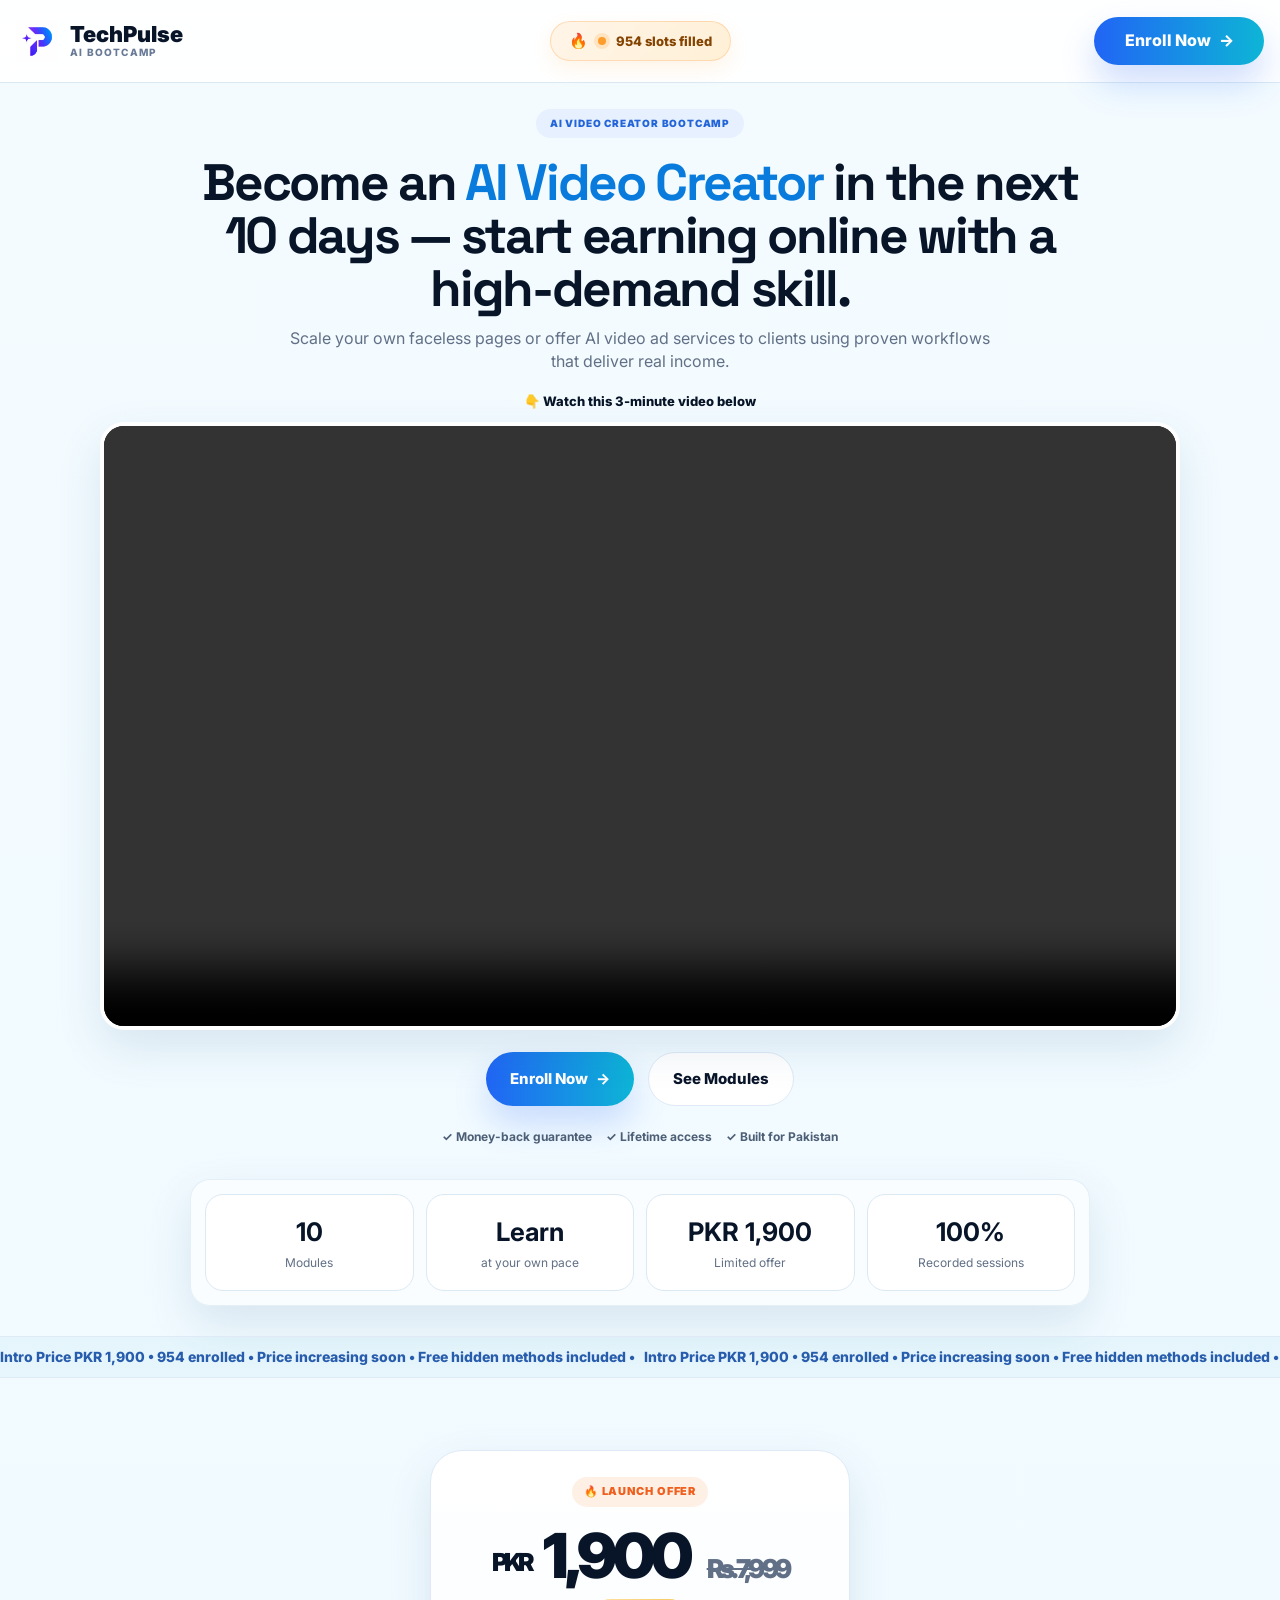
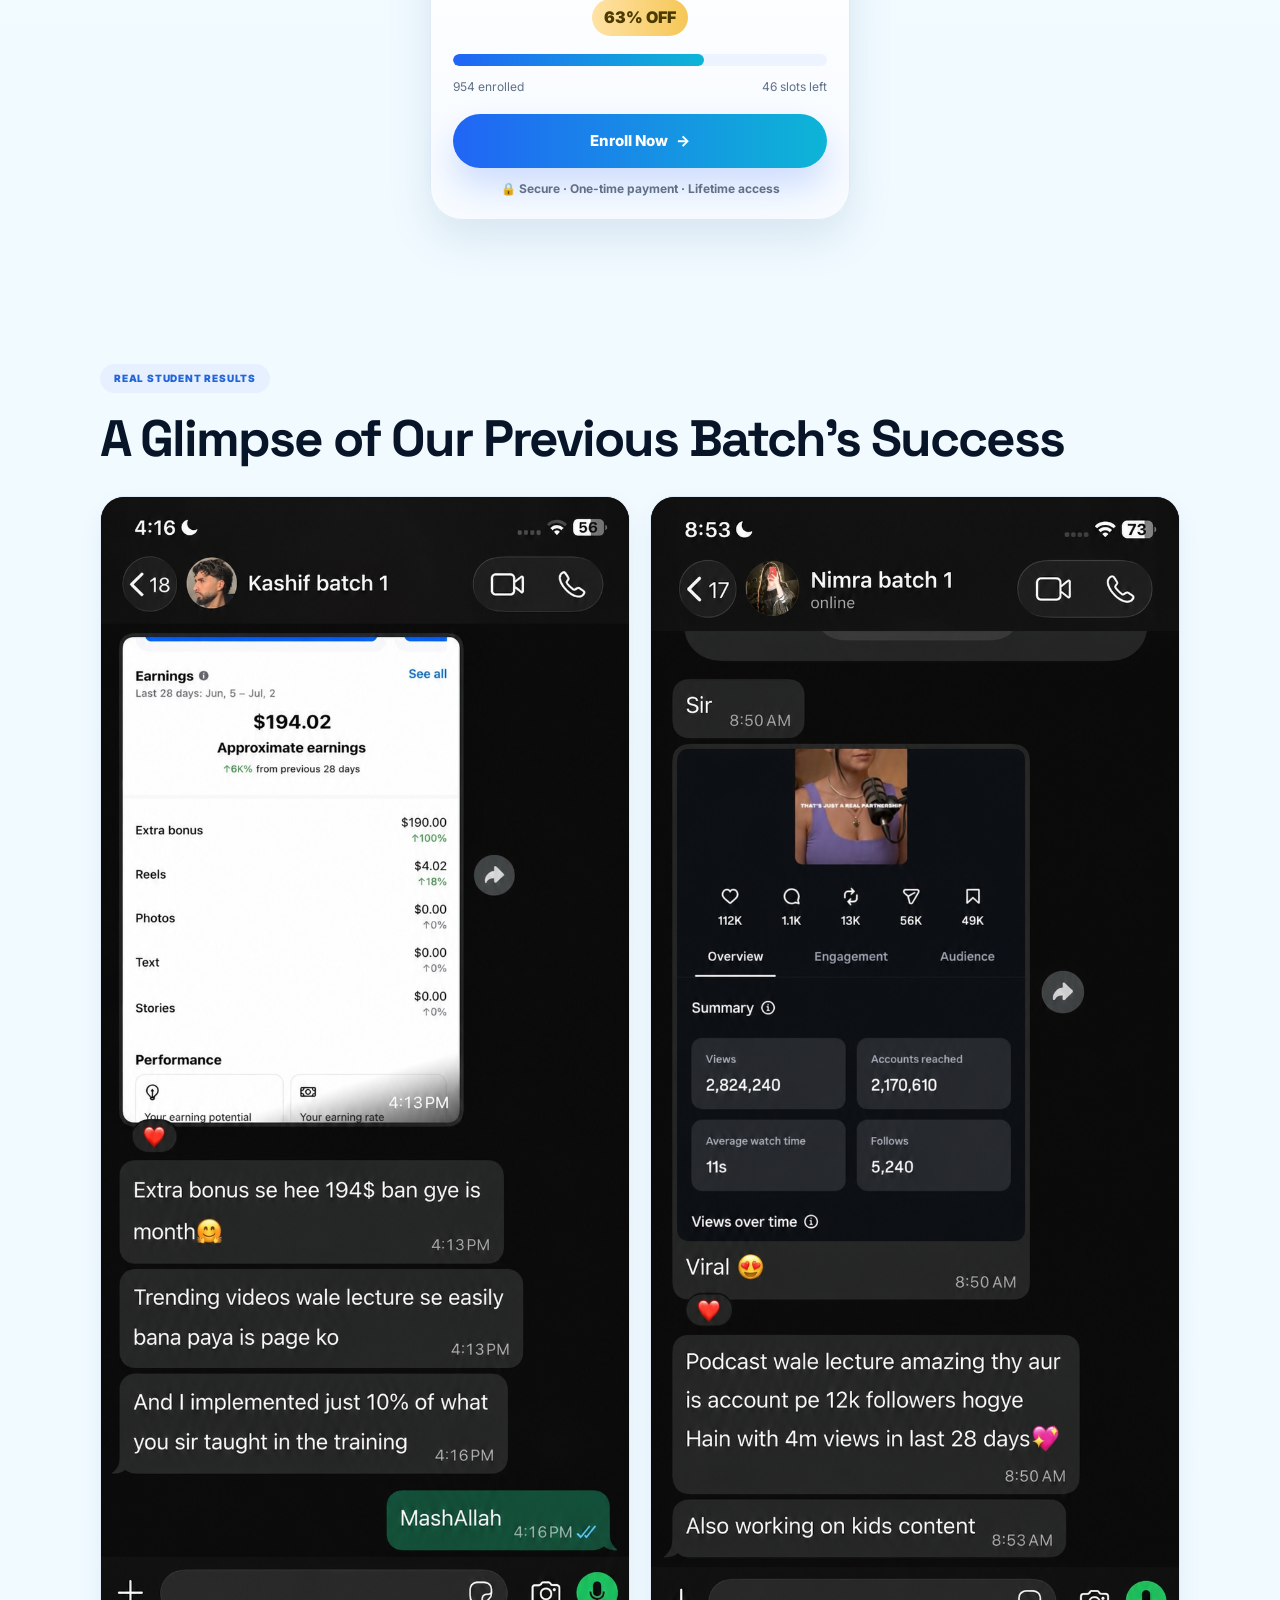
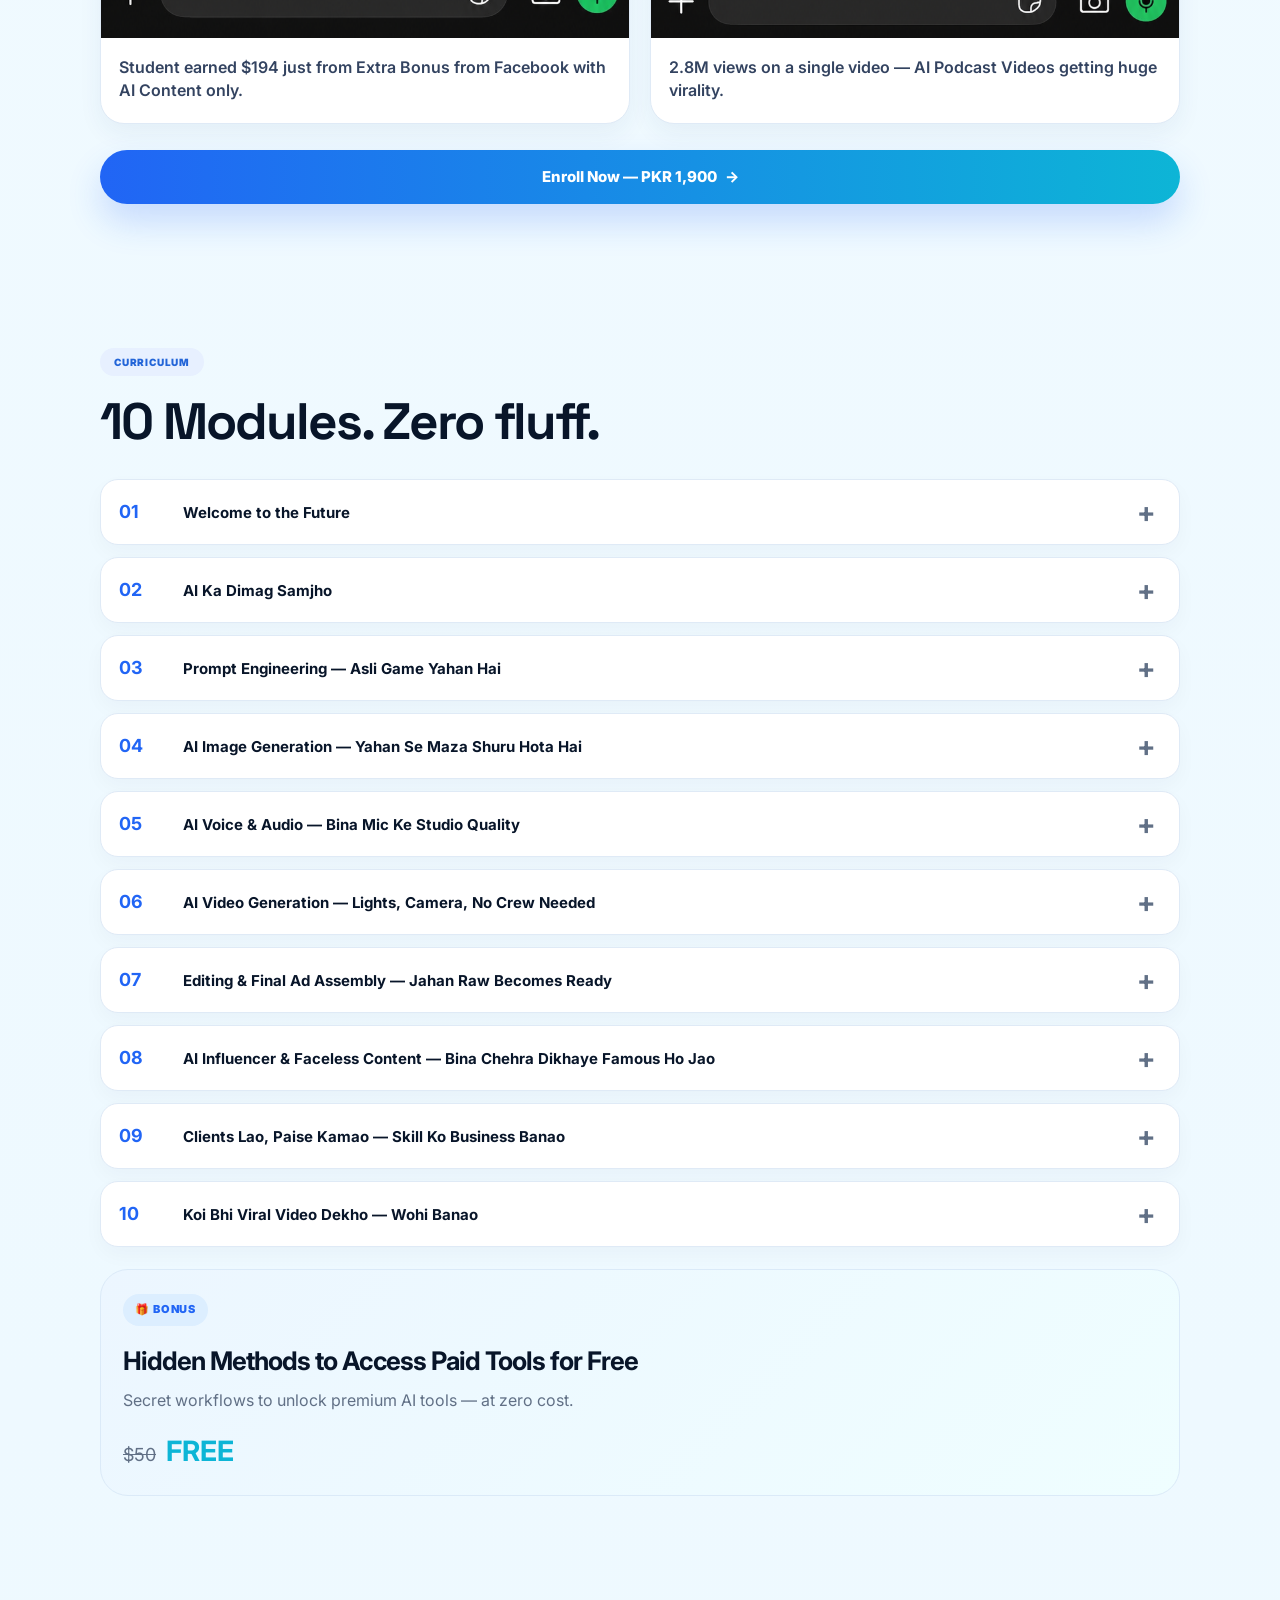
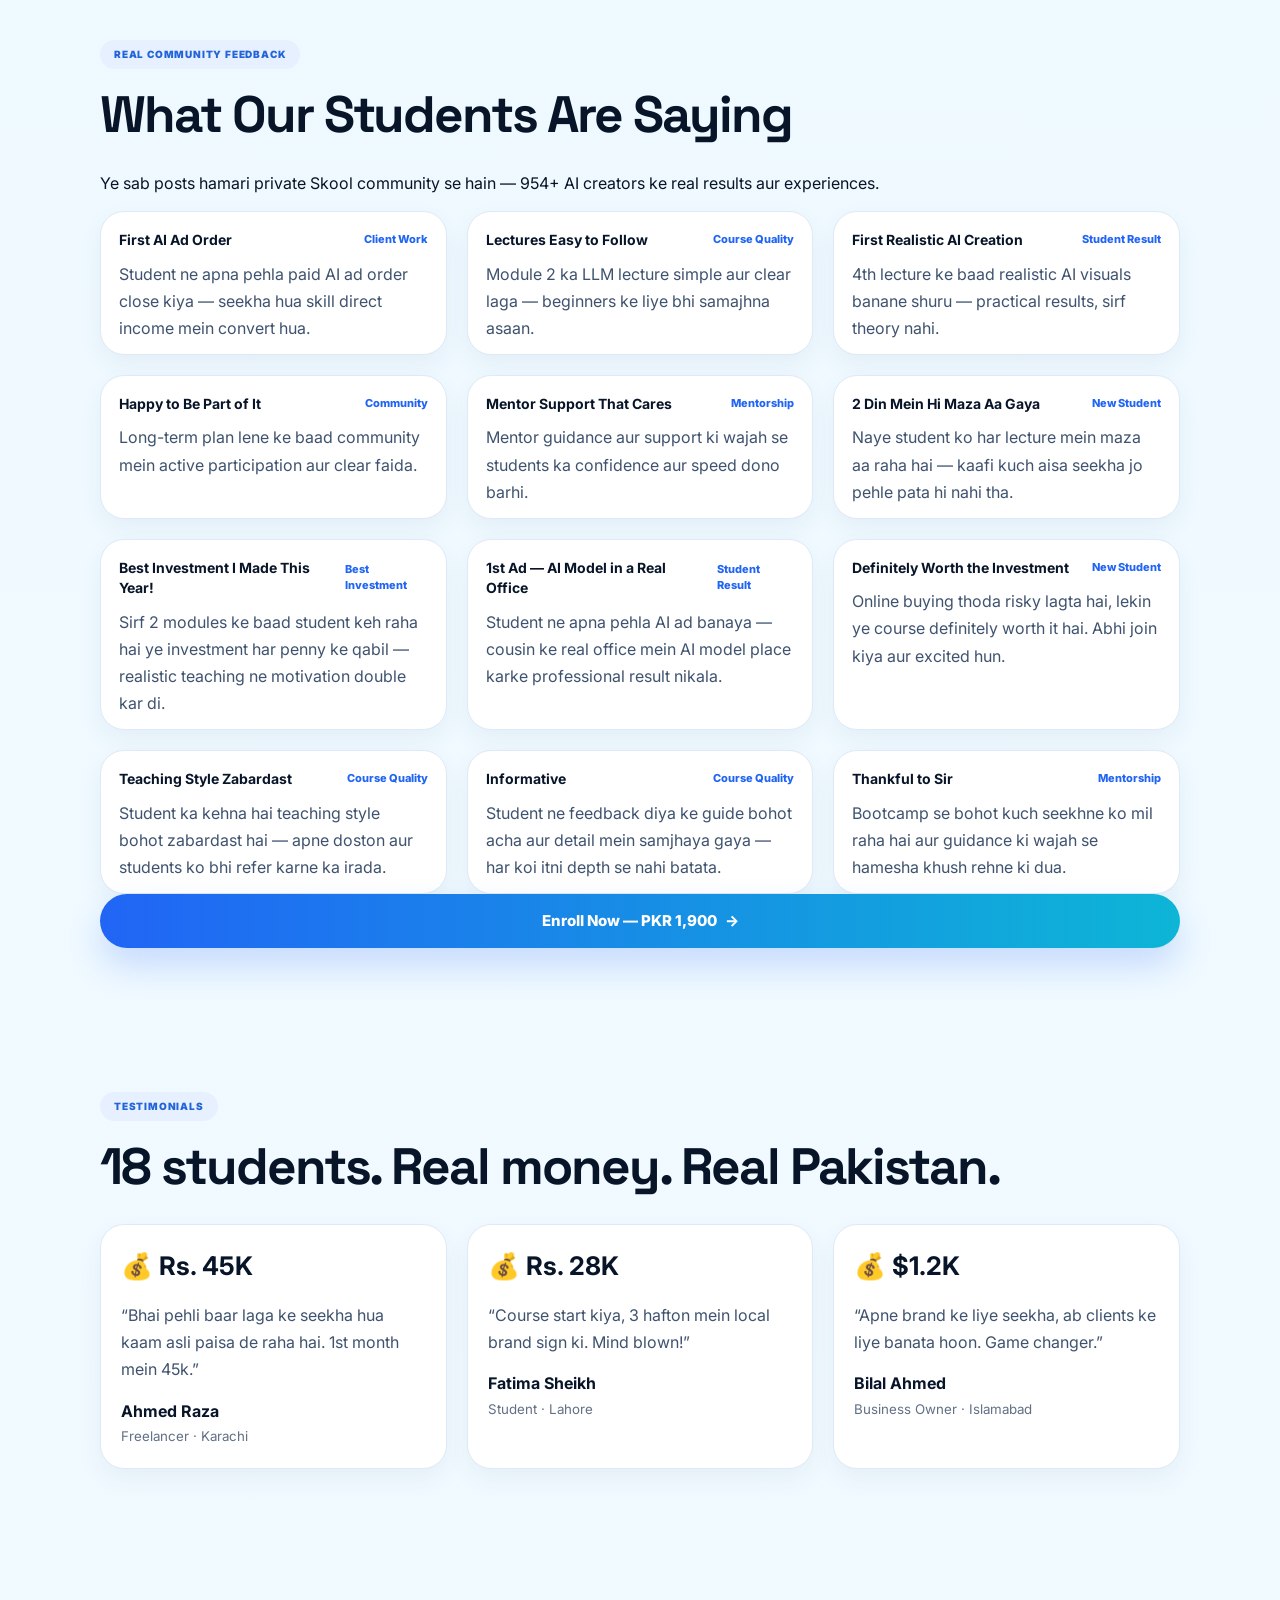
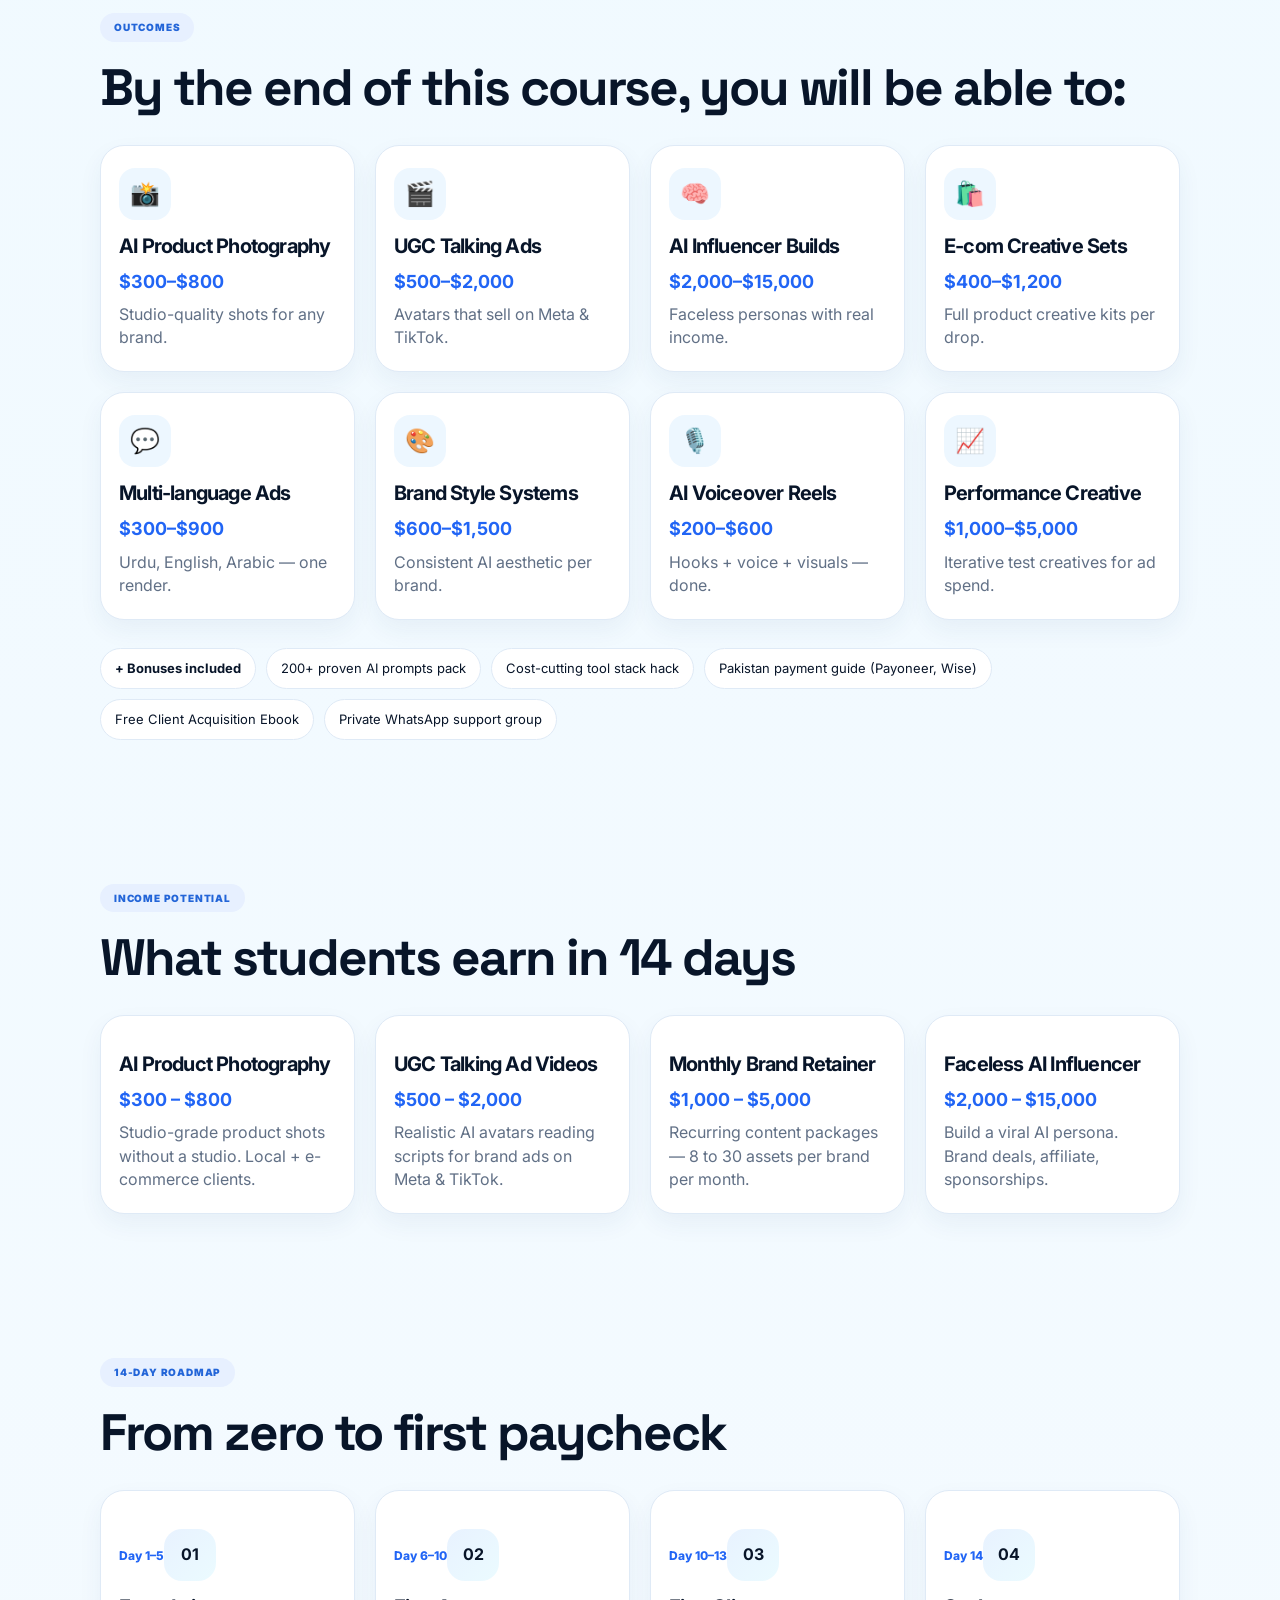
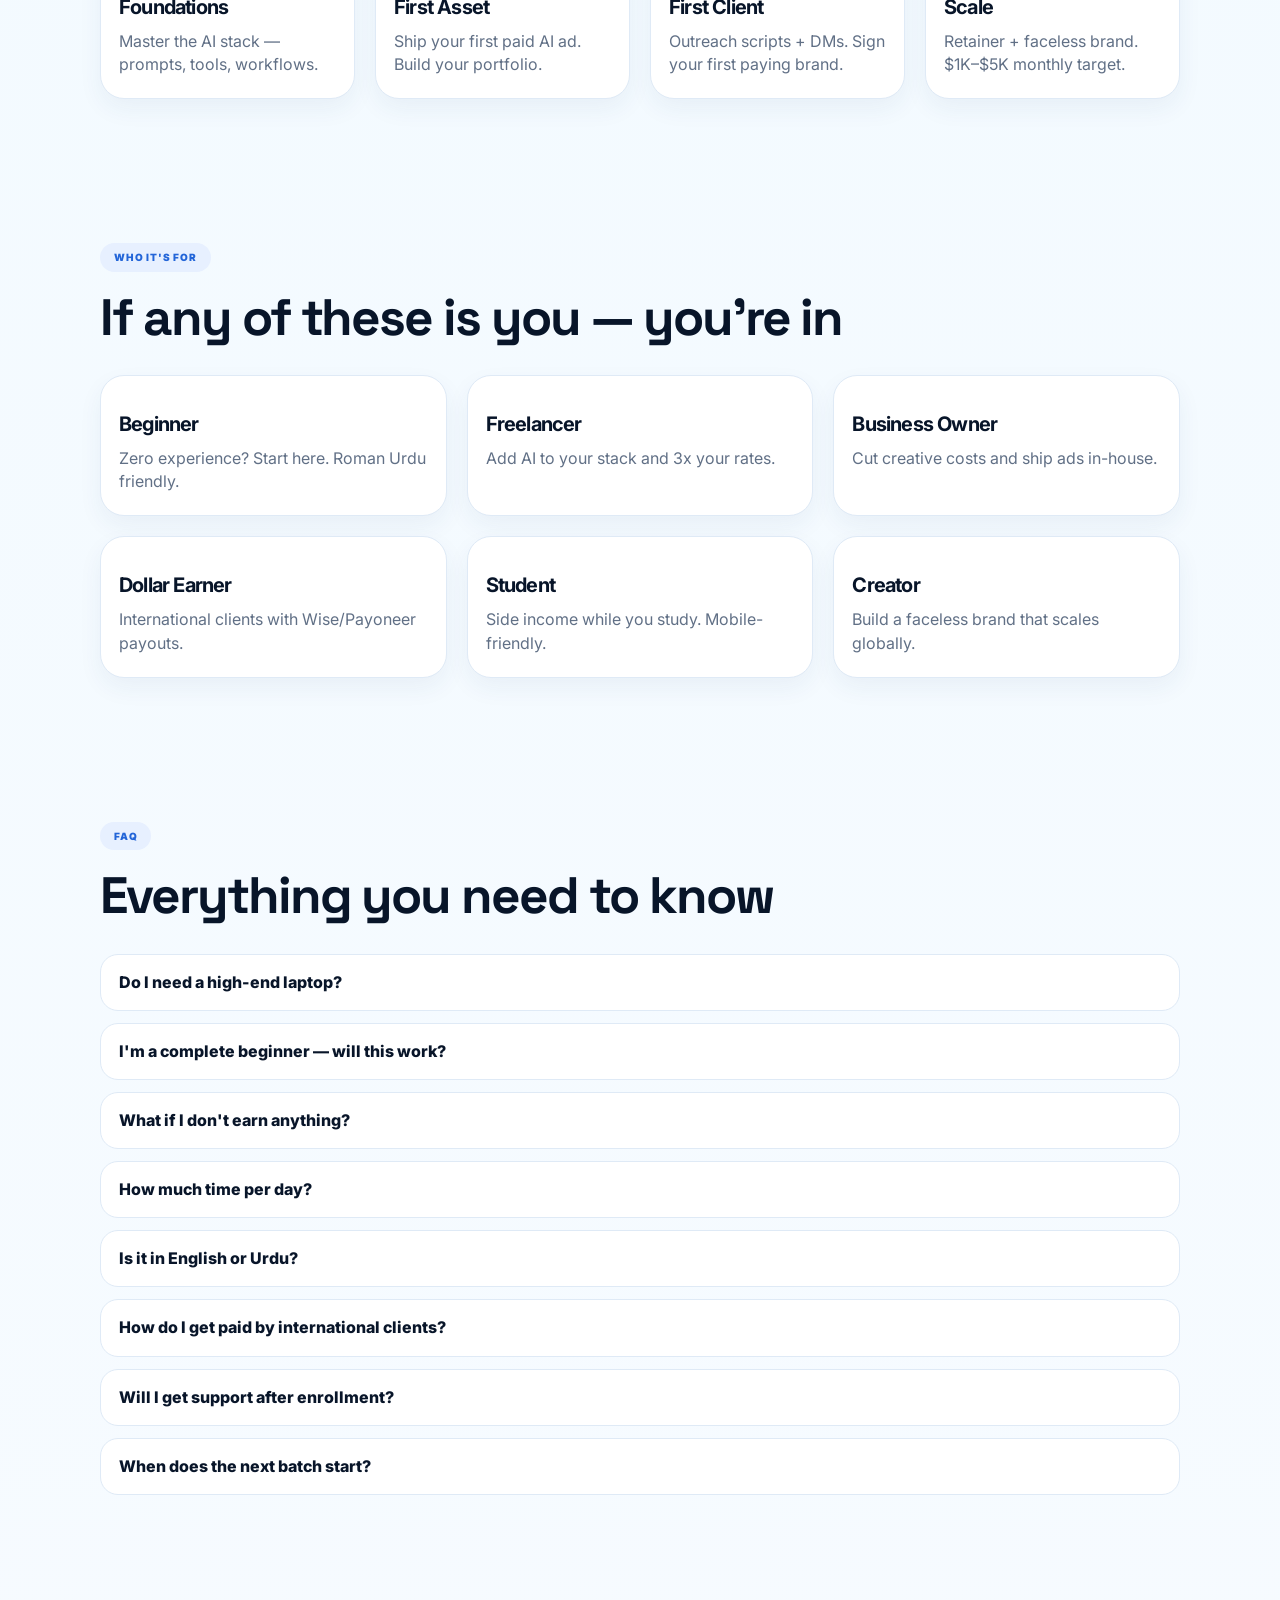
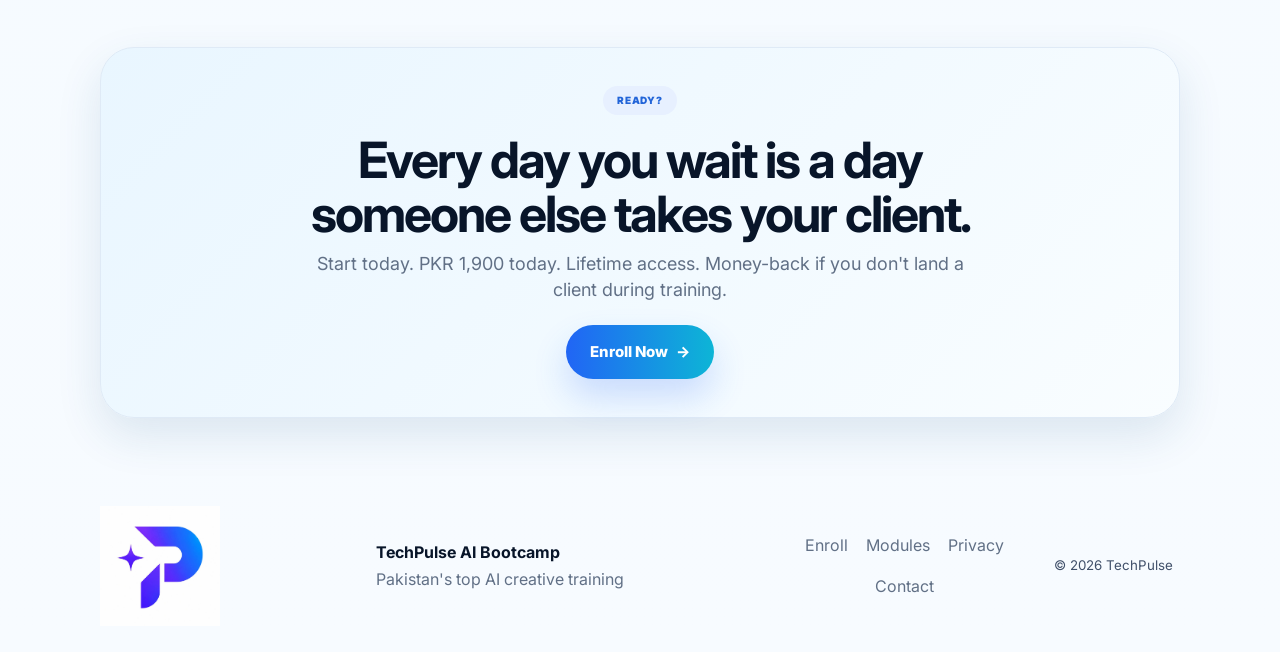
==== commit f0106f58: "Replace YouTube embed with local intro video" ====
--- a/index.html
+++ b/index.html
@@ -39,13 +39,10 @@
 
     <div class="video-card">
       <div class="hero-video">
-        <iframe
-          src="https://www.youtube.com/embed/oxlf7CQxPP4"
-          title="Techpulse AI Bootcamp"
-          frameborder="0"
-          allow="accelerometer; autoplay; clipboard-write; encrypted-media; gyroscope; picture-in-picture"
-          allowfullscreen>
-        ></iframe>
+        <video controls playsinline preload="metadata" aria-label="TechPulse AI Bootcamp introduction">
+          <source src="intro.mp4" type="video/mp4" />
+          Your browser does not support HTML video.
+        </video>
       </div>
     </div>
 
--- a/styles.css
+++ b/styles.css
@@ -231,7 +231,8 @@
 }
 
 .hero-video,
-.video-container iframe {
+.video-container iframe,
+.hero-video video {
   width: 100%;
   height: 100%;
   display: block;
@@ -243,7 +244,8 @@
 }
 
 .hero-video iframe,
-.video-container iframe {
+.video-container iframe,
+.hero-video video {
   border: 0;
   width: 100%;
   height: 100%;
